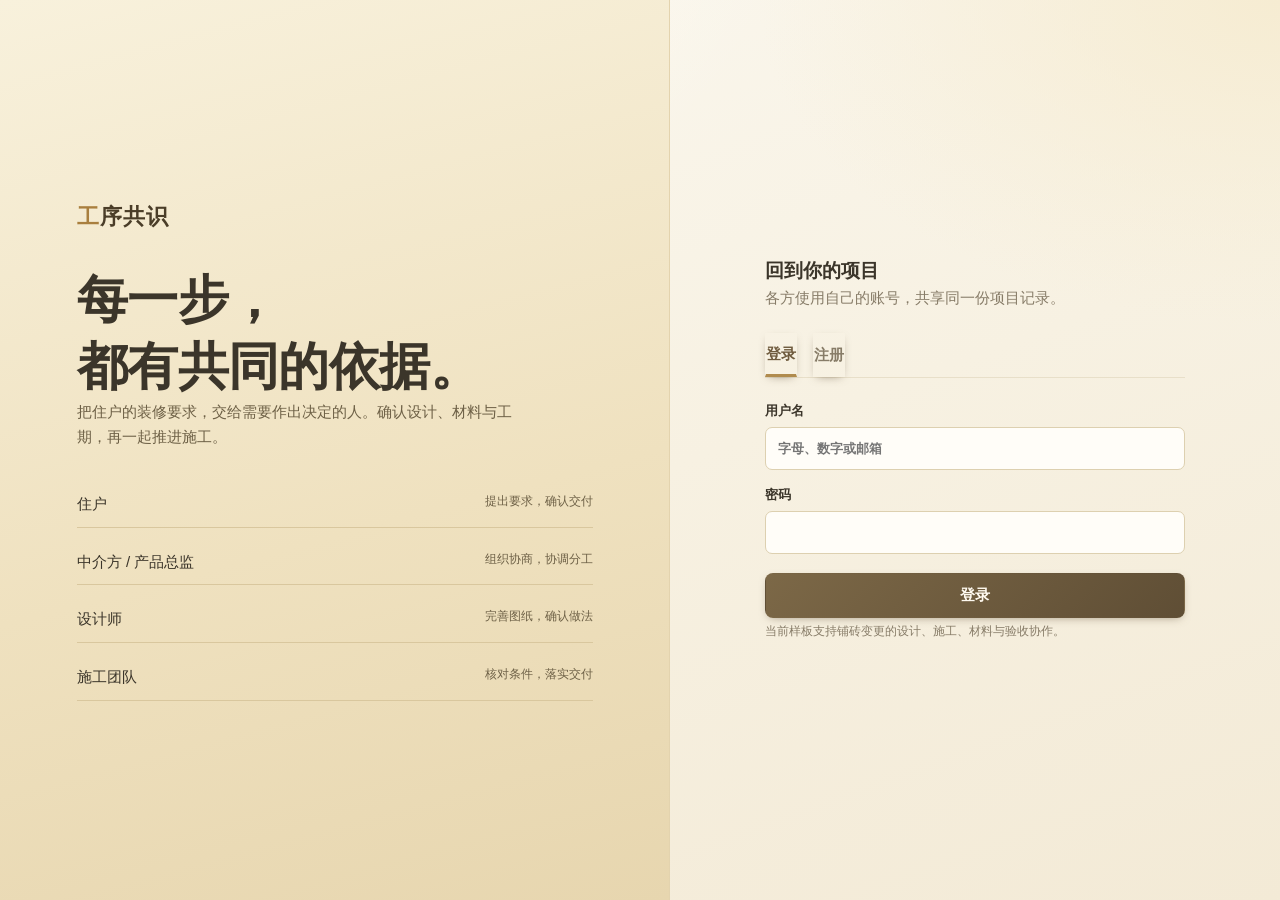
==== static/index.html @ b9c2f275 "Prepare BoHack judging submission and booth demo" ====
<!doctype html>
<html lang="zh-CN">
<head>
  <meta charset="utf-8">
  <meta name="viewport" content="width=device-width,initial-scale=1">
  <meta name="theme-color" content="#153e36">
  <title>工序共识 · 四方家装协作</title>
  <link rel="stylesheet" href="/static/app.css">
  <script src="/static/app.js?v=booth-results-1" defer></script>
</head>
<body>
  <div id="app"><div class="loading">正在连接工序共识…</div></div>
  <div id="toast" role="status" aria-live="polite" hidden></div>
</body>
</html>
---- static/app.css ----
@font-face{font-family:Inter;src:local('Inter');font-display:swap}
:root{--ink:#1d302b;--muted:#66776e;--green:#153e36;--accent:#237656;--line:#dde4dc;--paper:#f5f5ef;--soft:#edf4ec;--orange:#a56324;--red:#a13c32}
*{box-sizing:border-box}body{margin:0;color:var(--ink);background:var(--paper);font:15px/1.65 Inter,'Microsoft YaHei',sans-serif}button,input,select,textarea{font:inherit}button,a,input,select,textarea{outline-offset:4px}button{cursor:pointer;border:1px solid transparent;border-radius:8px;background:var(--green);color:white;padding:9px 17px;font-weight:600}button:hover{filter:brightness(1.1)}button:disabled{cursor:not-allowed;opacity:.45}button.secondary{border-color:var(--line);background:white;color:var(--ink)}button.danger{background:#fff4ef;color:var(--red);border-color:#e8c9bd}button.link{color:var(--accent);background:transparent;padding:4px 0}input,textarea,select{width:100%;border:1px solid #cdd7ce;border-radius:7px;padding:10px 12px;background:white;color:var(--ink);min-width:0}input:focus,textarea:focus,select:focus{border-color:var(--accent);outline:2px solid #d3e8da}textarea{resize:vertical;min-height:100px}input[type=checkbox]{width:auto;accent-color:var(--green)}label{display:flex;flex-direction:column;gap:5px;font-size:13px;font-weight:600}label.check{flex-direction:row;align-items:center;font-weight:400}h1,h2,h3,p{margin:0}h1{font-size:28px;line-height:1.35;letter-spacing:-.6px}h2{font-size:19px;line-height:1.5}h3{font-size:15px}p+p{margin-top:8px}a{color:var(--accent)}small,.muted{color:var(--muted);font-weight:400}small{font-size:12px}.loading{padding:80px;text-align:center}.brand{font-size:22px;font-weight:750;letter-spacing:1px}.tag{display:inline-flex;padding:3px 9px;border-radius:5px;background:var(--soft);color:var(--accent);font-size:12px;white-space:nowrap}.tag.warn{color:var(--orange);background:#fff1dc}.tag.red{color:var(--red);background:#ffefea}.tag.neutral{background:#f0f1ed;color:#63736a}.row{display:flex;align-items:center;gap:12px;flex-wrap:wrap}.between{justify-content:space-between}.stack{display:flex;flex-direction:column;gap:16px}.grid{display:grid;grid-template-columns:repeat(2,minmax(0,1fr));gap:16px}.fields{display:grid;grid-template-columns:repeat(2,minmax(0,1fr));gap:12px}.wide{grid-column:1/-1}.card{background:white;border:1px solid var(--line);border-radius:12px;padding:22px}.card>h2,.card>h3{margin-bottom:12px}.card form{margin-top:12px}.notice{padding:12px 15px;background:var(--soft);border-left:3px solid var(--accent);border-radius:4px;font-size:13px}.notice.warn{background:#fff7e9;border-color:#c98f3e}.notice.error{background:#fff0eb;border-color:var(--red)}.empty{padding:36px 20px;text-align:center;color:var(--muted)}.buttons{display:flex;align-items:center;gap:10px;flex-wrap:wrap;margin-top:14px}form .buttons{grid-column:1/-1}dl{display:grid;grid-template-columns:130px 1fr;gap:9px 16px;margin:0}dt{color:var(--muted);font-size:13px}dd{margin:0;overflow-wrap:anywhere}.source{font-size:18px;line-height:1.7;padding:18px 0}.source small{font-size:12px}.list{margin:10px 0;padding-left:22px;color:#4b5e54}.list li+li{margin-top:6px}
.auth{min-height:100vh;display:grid;grid-template-columns:1.1fr 1fr}.auth-story{background:var(--green);color:white;padding:64px clamp(28px,6vw,100px);display:flex;flex-direction:column;justify-content:center;gap:32px}.auth-story h1{font-size:clamp(32px,4vw,52px);line-height:1.3;font-weight:600}.auth-story p{color:#b7cec0;max-width:450px}.auth-flow{display:grid;gap:12px}.auth-flow div{border-bottom:1px solid #37574a;padding:10px 0;display:flex;justify-content:space-between;gap:20px}.auth-flow small{color:#b7cec0}.auth-main{display:flex;align-items:center;justify-content:center;padding:35px}.auth-box{width:100%;max-width:420px}.auth-tabs{display:flex;gap:16px;border-bottom:1px solid var(--line);margin:22px 0}.auth-tabs button{background:transparent;color:var(--muted);border-radius:0;padding:8px 0}.auth-tabs button.active{color:var(--green);border-bottom:3px solid var(--green)}.auth-box form{display:flex;flex-direction:column;gap:14px}.auth-box form button{margin-top:5px}.auth-box .notice{margin:20px 0}
.shell{display:grid;grid-template-columns:232px minmax(0,1fr);min-height:100vh}.sidebar{background:var(--green);color:white;padding:29px 20px;position:sticky;top:0;height:100vh;display:flex;flex-direction:column;gap:28px}.sidebar small{color:#a8c3b7}.sidebar .brand{padding:0 10px}.nav{display:flex;flex-direction:column;gap:7px}.nav button{text-align:left;background:transparent;color:#bbd2c5;font-size:14px;border-radius:8px}.nav button.active{background:#2c5244;color:white}.sidebar-footer{margin-top:auto;padding:15px 10px;border-top:1px solid #3a5a4c}.sidebar-footer button{margin-top:14px;background:#2c5244}.workspace{min-width:0}.topbar{padding:16px 32px;background:#fff;border-bottom:1px solid var(--line);display:flex;justify-content:space-between;gap:20px;align-items:center}.topbar select{max-width:310px}.content{max-width:1240px;margin:0 auto;padding:28px 32px 50px}.page-head{margin-bottom:23px}.page-head p{margin-top:6px}.stats{display:grid;grid-template-columns:repeat(3,1fr);gap:14px;margin-bottom:22px}.stat{padding:16px 20px;background:white;border:1px solid var(--line);border-radius:10px}.stat strong{display:block;font-size:30px;font-weight:600}.stat small{font-size:13px}.change-grid{display:grid;grid-template-columns:minmax(0,1.55fr) minmax(280px,1fr);gap:20px}.phase{display:flex;flex-wrap:wrap;gap:7px;margin-top:14px}.phase span{font-size:12px;padding:5px 8px;background:#f0f1eb;border-radius:5px}.phase .active{background:#ddeedd;color:#1c5d38;font-weight:700}.table-wrap{overflow:auto}table{border-collapse:collapse;width:100%;font-size:13px}th,td{padding:12px;text-align:left;border-bottom:1px solid var(--line);vertical-align:top}th{color:var(--muted);font-size:12px;background:#f8f9f5}.assignment{padding:14px 0;border-top:1px solid var(--line)}.assignment:first-child{border:0}.assignment .fields{margin-top:8px}.approval{border-top:1px solid var(--line);padding:15px 0}.approval:first-child{border:0}.approval form{display:flex;flex-direction:column;gap:10px}.file-row{display:flex;justify-content:space-between;gap:10px;padding:10px 0;border-bottom:1px solid var(--line)}.file-row a{overflow-wrap:anywhere}.events{display:flex;flex-direction:column;gap:0}.event{padding:15px 0 15px 20px;border-left:2px solid #d7e4d8;position:relative}.event:before{content:'';position:absolute;width:8px;height:8px;background:#9cbaa6;border-radius:50%;left:-5px;top:23px}.event p{font-size:13px;margin-top:4px;white-space:pre-wrap;overflow-wrap:anywhere}.event small{display:block;margin-top:4px}.task{border-left:4px solid #aac5ae}.task.approved{border-left-color:#237656}.task.submitted{border-left-color:#cf9a43}.task .details{margin:12px 0}.revision{border:1px solid var(--line);padding:12px;margin-top:9px;border-radius:8px}summary{cursor:pointer;font-weight:600}.revision p{font-size:13px;margin:7px 0}#toast{position:fixed;bottom:24px;left:50%;transform:translateX(-50%);background:#193e31;color:white;padding:13px 23px;border-radius:8px;max-width:min(800px,92vw);box-shadow:0 5px 24px #0002;z-index:20;white-space:pre-wrap}.copy-value{font-size:13px;margin-top:10px}.toolbar{margin-bottom:16px}.toolbar select{max-width:360px}.reviewers{display:flex;gap:10px;flex-wrap:wrap}.protocol-header{display:none}[hidden]{display:none!important}
@media(max-width:1050px){.change-grid{grid-template-columns:1fr}.shell{grid-template-columns:200px 1fr}.content{padding:24px}.topbar{padding:16px 24px}.auth-story{padding:40px}}
@media(max-width:720px){.auth{display:block}.auth-story{padding:28px}.auth-story h1{font-size:29px}.auth-flow{display:none}.auth-main{padding:28px 20px}.shell{display:block}.sidebar{position:static;height:auto;padding:15px;gap:12px}.sidebar .brand{padding:0}.sidebar-footer{margin:0;padding:8px 0 0;display:flex;align-items:center;justify-content:space-between}.sidebar-footer button{margin:0}.nav{flex-direction:row;overflow:auto;gap:4px}.nav button{white-space:nowrap;padding:7px 10px}.topbar{padding:12px 16px;flex-wrap:wrap}.content{padding:20px 14px}.grid,.fields{grid-template-columns:1fr}.wide{grid-column:auto}.card{padding:17px}.stats{gap:8px}.stat{padding:12px}.stat strong{font-size:24px}h1{font-size:24px}dl{grid-template-columns:100px 1fr}#toast{bottom:12px}}
@media print{body{background:white;font-size:12px}.sidebar,.topbar,.toolbar,.buttons,button,form,#toast{display:none!important}.shell,.change-grid,.grid{display:block}.content{padding:0}.card{break-inside:avoid;margin:8px 0;border:1px solid #aaa;box-shadow:none}.protocol-header{display:block}.source{font-size:15px}}
.evidence-check{margin-top:20px;padding-top:16px;border-top:1px solid var(--line)}.evidence-check .notice{margin:14px 0}.evidence-check p{margin-top:8px}.print-protocol{display:none}
@media print{.content>:not(.print-protocol){display:none!important}.print-protocol{display:block}.print-protocol h2{margin:22px 0 10px;break-after:avoid}.print-protocol p{margin:8px 0;overflow-wrap:anywhere}.print-protocol .event{break-inside:avoid}.print-protocol table{table-layout:fixed}.print-protocol th,.print-protocol td{padding:8px;overflow-wrap:anywhere}.print-protocol .table-wrap{overflow:visible}.print-protocol .events{display:block}}

/* ===== 奶油白 / 浅米黄主题层 ===== */
:root{--ink:#3b352a;--muted:#877c68;--green:#6f5b3e;--accent:#8a6d3f;--line:#e8dfc9;--paper:#fbf8f0;--soft:#f6efdc;--orange:#a9702a;--red:#a4493c;--cream:#fffdf7;--beige:#f3ead3;--beige-deep:#e8d9b7}
body{background:radial-gradient(1100px 620px at 8% -8%,#fffdf6 0%,rgba(255,253,246,0) 62%),radial-gradient(900px 560px at 100% 0%,#f6ecd2 0%,rgba(246,236,210,0) 58%),linear-gradient(160deg,#fbf8f0 0%,#f7f1e2 52%,#f3ead6 100%);background-attachment:fixed;color:var(--ink)}
.sidebar,.auth-story{background:linear-gradient(165deg,#f8f1dc 0%,#efe1bf 58%,#e7d6af 100%);color:var(--ink);border-right:1px solid #e3d3ae}
.sidebar small,.auth-story p,.auth-flow small{color:#6d6046}
.nav button{color:#6a5c42}
.nav button.active{background:linear-gradient(135deg,#fffaf0,#f0e3c4);color:#4a3d28;box-shadow:inset 0 0 0 1px #e2d2ac,0 2px 8px rgba(93,76,48,.08)}
.sidebar-footer{border-top:1px solid #dccba4}
.sidebar-footer button{background:linear-gradient(135deg,#7a6647,#5f4e35);color:#fffaf0}
.auth-flow div{border-bottom:1px solid #d9c79e}
.auth-tabs button.active{color:#6f5b3e;border-bottom-color:#b08b4e}
.topbar{background:linear-gradient(180deg,rgba(255,253,247,.96),rgba(250,245,234,.86));border-bottom:1px solid #e8dfc9}
.card{background:linear-gradient(180deg,#fffdf8 0%,#fffaf1 100%);border:1px solid #eae1cc;border-radius:14px;box-shadow:0 1px 2px rgba(93,76,48,.04),0 12px 30px -20px rgba(93,76,48,.42)}
.card>h2{color:#4f432f}
.stat{background:linear-gradient(150deg,#fffdf7,#f7efdb);border:1px solid #eae0c6;box-shadow:0 8px 20px -16px rgba(93,76,48,.5)}
.stat strong{color:#6f5b3e}
button{background:linear-gradient(135deg,#7c6847,#5f4e35);color:#fffaf0;box-shadow:0 3px 10px -4px rgba(95,78,53,.6)}
button.secondary{background:linear-gradient(180deg,#fffdf7,#f6efdd);color:#5a4c35;border-color:#dfd2b2;box-shadow:none}
button.danger{background:linear-gradient(180deg,#fff6f1,#fbe9e2);color:#a4493c;border-color:#e9cdc2;box-shadow:none}
.tag{background:linear-gradient(135deg,#f3ead1,#ece0bf);color:#6f5b3e}
.tag.warn{background:linear-gradient(135deg,#fbeed3,#f6e0b6);color:#96682a}
.tag.red{background:linear-gradient(135deg,#fbe8e1,#f5d6cd);color:#a4493c}
.tag.neutral{background:linear-gradient(135deg,#f6f1e4,#eee6d2);color:#73664e}
.notice{background:linear-gradient(135deg,#f7f0dc,#f2e7c9);border-left-color:#b08b4e}
.notice.warn{background:linear-gradient(135deg,#fdf3dc,#f8e7bf);border-color:#c9973f}
.notice.error{background:linear-gradient(135deg,#fdf0ea,#f8ded5);border-color:#a4493c}
.phase span{background:#f2ebd9;color:#766a52}
.phase .active{background:linear-gradient(135deg,#e6d5aa,#d8c18c);color:#4a3d28}
th{background:linear-gradient(180deg,#faf4e6,#f5edda);color:#6f6149}
.task{border-left-color:#d9c79e}
.task.approved{border-left-color:#8a6d3f}
.task.submitted{border-left-color:#c9973f}
.event{border-left-color:#e2d5b4}
.event:before{background:#c2a878}
.revision{background:linear-gradient(180deg,#fffdf7,#faf4e6);border-color:#eae0c6}
input,textarea,select{background:#fffdf8;border-color:#ddd0b0}
input:focus,textarea:focus,select:focus{border-color:#b08b4e;outline:2px solid #f0e2bf}
#toast{background:linear-gradient(135deg,#5a4b34,#3f3525);color:#fffaf0;box-shadow:0 10px 30px rgba(63,53,37,.35)}
.source{color:#4a4030}
.list{color:#5f5541}
.file-row{border-bottom-color:#eee5cf}
.brand{color:#4a3d28}
.brand::first-letter{color:#a97f3e}
/* 留痕照片 */
.thumb{width:54px;height:54px;object-fit:cover;border-radius:8px;border:1px solid #e5d8b8;background:#f6efdd;flex:none}
.file-row .with-thumb{display:flex;align-items:center;gap:11px;min-width:0}
.photo-grid{display:grid;grid-template-columns:repeat(auto-fill,minmax(130px,1fr));gap:10px;margin:12px 0 4px}
.photo-card{border:1px solid #e8ddc3;border-radius:10px;overflow:hidden;background:#fffdf7;box-shadow:0 6px 16px -12px rgba(93,76,48,.5)}
.photo-card img{width:100%;height:98px;object-fit:cover;display:block}
.photo-card .cap{padding:7px 9px;font-size:12px;line-height:1.45;color:#5f5541}
.photo-card .cap small{display:block;color:#8a7e68;margin-top:2px}
/* AI 初审统计 */
.evidence-stats{display:grid;grid-template-columns:repeat(4,1fr);gap:10px;margin:14px 0}
.evidence-stats .ebox{padding:12px 8px;text-align:center;border-radius:10px;border:1px solid #e8dcbe;background:linear-gradient(160deg,#fffdf7,#f7efdb)}
.evidence-stats .ebox strong{display:block;font-size:25px;line-height:1.2;font-weight:650;color:#6f5b3e}
.evidence-stats .ebox small{font-size:12px}
.evidence-stats .ebox.ok strong{color:#5f7442}
.evidence-stats .ebox.miss strong{color:#a9702a}
.evidence-stats .ebox.bad strong{color:#a4493c}
.std-row{display:flex;gap:10px;padding:9px 0;border-bottom:1px dashed #e8ddc3;align-items:flex-start}
.std-row:last-child{border-bottom:0}
.std-row .std-main{flex:1;min-width:0}
.std-row .std-main small{display:block;margin-top:3px;color:#8a7e68;line-height:1.5}
.std-badge{font-size:11px;padding:3px 8px;border-radius:6px;white-space:nowrap;background:#f0e7cf;color:#6f5b3e}
.std-badge.compliant{background:#e9eed9;color:#5f7442}
.std-badge.missing{background:#f8e8c9;color:#96682a}
.std-badge.noncompliant{background:#f8ded4;color:#a4493c}
.reco{padding:14px 16px;border-radius:11px;background:linear-gradient(135deg,#f9f1da,#f0e1bb);border:1px solid #e3d0a3;margin-bottom:15px}
.reco h3{color:#5f4e35;margin-bottom:6px}
.reco ul{margin:8px 0 0;padding-left:20px;font-size:13px;line-height:1.7}
.reco .caution{color:#8a6a3a;font-size:12px;line-height:1.65;margin-top:8px}
@media(max-width:720px){.evidence-stats{grid-template-columns:repeat(2,1fr)}.photo-grid{grid-template-columns:repeat(2,1fr)}}
@media print{body{background:#fff}.card,.stat,.sidebar,.auth-story,.topbar,.notice,.tag,.reco,.evidence-stats .ebox,.revision,.photo-card{background:#fff!important;background-image:none!important;box-shadow:none!important;color:#222!important}.sidebar,.topbar{display:none!important}.photo-card img{display:none!important}}

.demo-entry{display:flex;align-items:center;justify-content:space-between;gap:16px;flex-wrap:wrap;margin-bottom:18px}
.demo-entry h2{margin:0 0 5px}
.demo-entry p{max-width:620px}
.demo-login{width:min(640px,calc(100% - 32px));margin:clamp(24px,10vh,110px) auto;padding:clamp(20px,4vw,42px)}
.demo-login h1{margin:12px 0 6px}
.demo-role-grid{display:grid;grid-template-columns:repeat(2,minmax(0,1fr));gap:10px;margin:18px 0}
.demo-role-grid button{display:grid;gap:3px;text-align:left;white-space:normal}
.demo-role-grid small{display:block}
.demo-switch{margin:8px 0}
.demo-switch .demo-role-grid{grid-template-columns:1fr;margin:8px 0}
.demo-switch .demo-role-grid button{padding:6px 10px}
.demo-switch .demo-role-grid small{display:none}
@media(max-width:720px){.demo-switch .demo-role-grid{grid-template-columns:repeat(2,minmax(0,1fr))}}
.task-photo-form{background:var(--soft);border:1px solid var(--line);border-radius:8px;padding:14px}
.task-photo-form h3{margin:0}
.photo-evaluation{border:1px solid var(--line);border-radius:8px;margin:12px 0;padding:12px;overflow-wrap:anywhere}
.photo-evaluation>a>img{display:block;max-width:100%;width:200px;max-height:148px;object-fit:contain;border-radius:6px;margin-bottom:8px}
.photo-checks{padding:0;list-style:none;margin:8px 0}
.photo-checks li{border-top:1px solid var(--line);padding:8px 0}
.photo-checks small{display:block}
.photo-review-queue{margin-bottom:16px}
.review-queue-group{margin-top:14px;border-top:1px solid var(--line);padding-top:12px}
.review-queue-item{padding:10px 0;overflow-wrap:anywhere}
.review-queue-item ul{margin:4px 0;padding-left:20px}
.review-queue-item small{display:block}
[id^="review-task-"]{scroll-margin-top:16px}
.schedule-table{overflow-x:auto}
.schedule-table table{min-width:720px}
.schedule-table td{vertical-align:top}
.schedule-table td:first-child{min-width:145px}
.schedule-table input[type=date]{min-width:132px}
.schedule-table input[type=number]{min-width:64px}
.schedule-table input[name^=crew-]{min-width:95px}
.schedule-table .check{display:flex;min-width:150px}
.schedule-comparison{scroll-margin-top:16px}
.demo-brief h3{margin-top:8px}
.demo-brief blockquote{margin:6px 0 10px;padding:6px 12px;border-left:3px solid var(--line)}
.demo-brief article p{margin-bottom:8px}
.contractor-home>button,.contractor-home .buttons>button{min-height:44px}
.contractor-home summary{padding:8px 0}
@media(max-width:720px){.contractor-home button{min-height:44px}.contractor-home p{font-size:15px}}
.demo-guide{margin-bottom:16px;padding:clamp(16px,3vw,28px)}
.demo-guide h2{margin:12px 0 6px}
.demo-guide .buttons button{min-height:46px}
.guide-details{margin-bottom:16px}
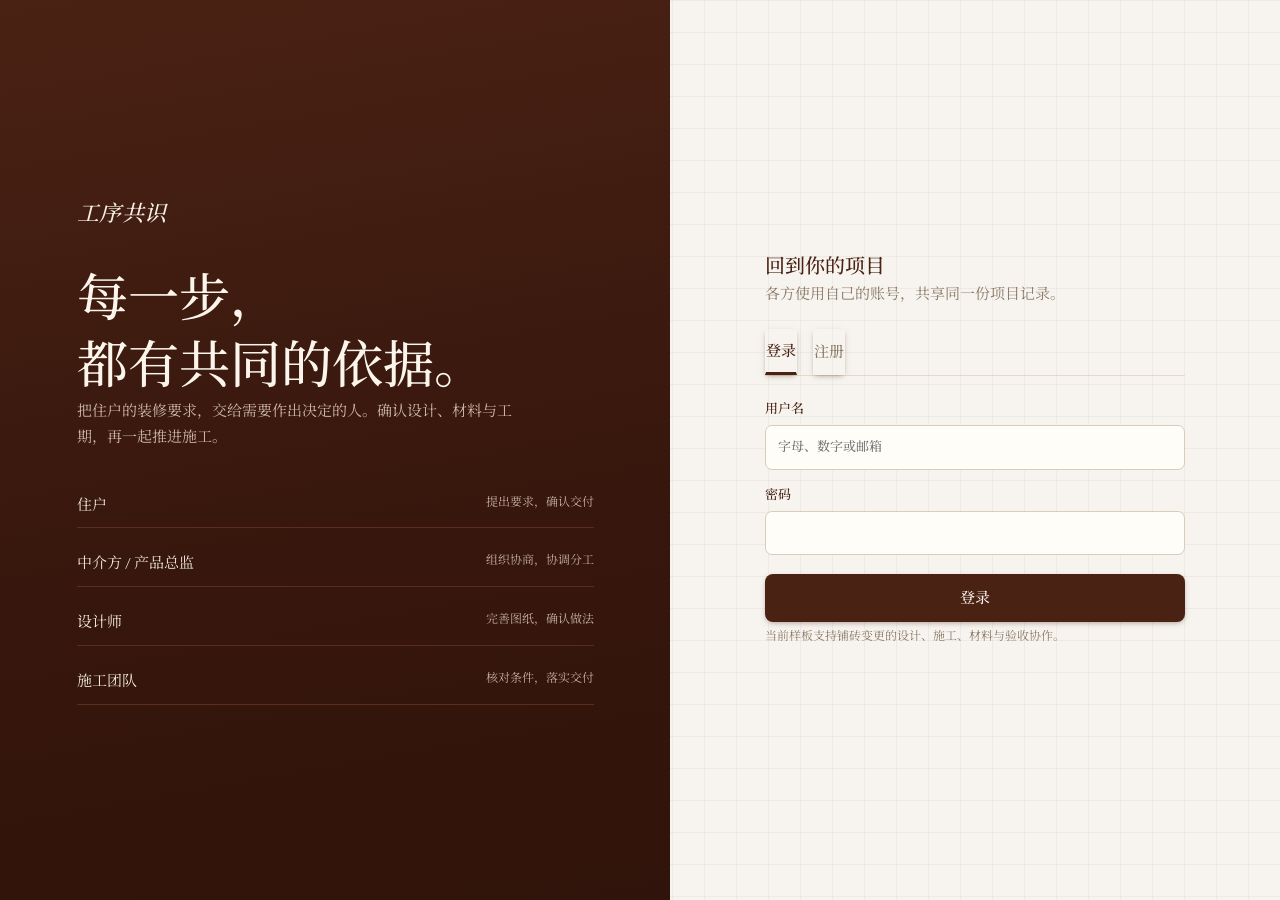
==== commit 216865e3: "UI(1/2): 引入 EB Garamond/Noto Serif SC 字体并套用 Lusano 暖棕主题（奶油底/细网格/深棕反色/大留白/Hero 样式）" ====
--- a/static/index.html
+++ b/static/index.html
@@ -1,15 +1,18 @@
-<!doctype html>
-<html lang="zh-CN">
-<head>
-  <meta charset="utf-8">
-  <meta name="viewport" content="width=device-width,initial-scale=1">
-  <meta name="theme-color" content="#153e36">
-  <title>工序共识 · 四方家装协作</title>
-  <link rel="stylesheet" href="/static/app.css">
-  <script src="/static/app.js?v=booth-results-1" defer></script>
-</head>
-<body>
-  <div id="app"><div class="loading">正在连接工序共识…</div></div>
-  <div id="toast" role="status" aria-live="polite" hidden></div>
-</body>
-</html>
+<!doctype html>
+<html lang="zh-CN">
+<head>
+  <meta charset="utf-8">
+  <meta name="viewport" content="width=device-width,initial-scale=1">
+  <meta name="theme-color" content="#4a2214">
+  <title>工序共识 · 四方家装协作</title>
+  <link rel="preconnect" href="https://fonts.googleapis.com">
+  <link rel="preconnect" href="https://fonts.gstatic.com" crossorigin>
+  <link rel="stylesheet" href="https://fonts.googleapis.com/css2?family=EB+Garamond:ital,wght@0,400;0,500;0,600;1,400;1,500;1,600&family=Noto+Serif+SC:wght@400;500;600;700&display=swap">
+  <link rel="stylesheet" href="/static/app.css?v=lusano-brown-1">
+  <script src="/static/app.js?v=lusano-hero-1" defer></script>
+</head>
+<body>
+  <div id="app"><div class="loading">正在连接工序共识…</div></div>
+  <div id="toast" role="status" aria-live="polite" hidden></div>
+</body>
+</html>
--- a/static/app.css
+++ b/static/app.css
@@ -1,130 +1,304 @@
-@font-face{font-family:Inter;src:local('Inter');font-display:swap}
-:root{--ink:#1d302b;--muted:#66776e;--green:#153e36;--accent:#237656;--line:#dde4dc;--paper:#f5f5ef;--soft:#edf4ec;--orange:#a56324;--red:#a13c32}
-*{box-sizing:border-box}body{margin:0;color:var(--ink);background:var(--paper);font:15px/1.65 Inter,'Microsoft YaHei',sans-serif}button,input,select,textarea{font:inherit}button,a,input,select,textarea{outline-offset:4px}button{cursor:pointer;border:1px solid transparent;border-radius:8px;background:var(--green);color:white;padding:9px 17px;font-weight:600}button:hover{filter:brightness(1.1)}button:disabled{cursor:not-allowed;opacity:.45}button.secondary{border-color:var(--line);background:white;color:var(--ink)}button.danger{background:#fff4ef;color:var(--red);border-color:#e8c9bd}button.link{color:var(--accent);background:transparent;padding:4px 0}input,textarea,select{width:100%;border:1px solid #cdd7ce;border-radius:7px;padding:10px 12px;background:white;color:var(--ink);min-width:0}input:focus,textarea:focus,select:focus{border-color:var(--accent);outline:2px solid #d3e8da}textarea{resize:vertical;min-height:100px}input[type=checkbox]{width:auto;accent-color:var(--green)}label{display:flex;flex-direction:column;gap:5px;font-size:13px;font-weight:600}label.check{flex-direction:row;align-items:center;font-weight:400}h1,h2,h3,p{margin:0}h1{font-size:28px;line-height:1.35;letter-spacing:-.6px}h2{font-size:19px;line-height:1.5}h3{font-size:15px}p+p{margin-top:8px}a{color:var(--accent)}small,.muted{color:var(--muted);font-weight:400}small{font-size:12px}.loading{padding:80px;text-align:center}.brand{font-size:22px;font-weight:750;letter-spacing:1px}.tag{display:inline-flex;padding:3px 9px;border-radius:5px;background:var(--soft);color:var(--accent);font-size:12px;white-space:nowrap}.tag.warn{color:var(--orange);background:#fff1dc}.tag.red{color:var(--red);background:#ffefea}.tag.neutral{background:#f0f1ed;color:#63736a}.row{display:flex;align-items:center;gap:12px;flex-wrap:wrap}.between{justify-content:space-between}.stack{display:flex;flex-direction:column;gap:16px}.grid{display:grid;grid-template-columns:repeat(2,minmax(0,1fr));gap:16px}.fields{display:grid;grid-template-columns:repeat(2,minmax(0,1fr));gap:12px}.wide{grid-column:1/-1}.card{background:white;border:1px solid var(--line);border-radius:12px;padding:22px}.card>h2,.card>h3{margin-bottom:12px}.card form{margin-top:12px}.notice{padding:12px 15px;background:var(--soft);border-left:3px solid var(--accent);border-radius:4px;font-size:13px}.notice.warn{background:#fff7e9;border-color:#c98f3e}.notice.error{background:#fff0eb;border-color:var(--red)}.empty{padding:36px 20px;text-align:center;color:var(--muted)}.buttons{display:flex;align-items:center;gap:10px;flex-wrap:wrap;margin-top:14px}form .buttons{grid-column:1/-1}dl{display:grid;grid-template-columns:130px 1fr;gap:9px 16px;margin:0}dt{color:var(--muted);font-size:13px}dd{margin:0;overflow-wrap:anywhere}.source{font-size:18px;line-height:1.7;padding:18px 0}.source small{font-size:12px}.list{margin:10px 0;padding-left:22px;color:#4b5e54}.list li+li{margin-top:6px}
-.auth{min-height:100vh;display:grid;grid-template-columns:1.1fr 1fr}.auth-story{background:var(--green);color:white;padding:64px clamp(28px,6vw,100px);display:flex;flex-direction:column;justify-content:center;gap:32px}.auth-story h1{font-size:clamp(32px,4vw,52px);line-height:1.3;font-weight:600}.auth-story p{color:#b7cec0;max-width:450px}.auth-flow{display:grid;gap:12px}.auth-flow div{border-bottom:1px solid #37574a;padding:10px 0;display:flex;justify-content:space-between;gap:20px}.auth-flow small{color:#b7cec0}.auth-main{display:flex;align-items:center;justify-content:center;padding:35px}.auth-box{width:100%;max-width:420px}.auth-tabs{display:flex;gap:16px;border-bottom:1px solid var(--line);margin:22px 0}.auth-tabs button{background:transparent;color:var(--muted);border-radius:0;padding:8px 0}.auth-tabs button.active{color:var(--green);border-bottom:3px solid var(--green)}.auth-box form{display:flex;flex-direction:column;gap:14px}.auth-box form button{margin-top:5px}.auth-box .notice{margin:20px 0}
-.shell{display:grid;grid-template-columns:232px minmax(0,1fr);min-height:100vh}.sidebar{background:var(--green);color:white;padding:29px 20px;position:sticky;top:0;height:100vh;display:flex;flex-direction:column;gap:28px}.sidebar small{color:#a8c3b7}.sidebar .brand{padding:0 10px}.nav{display:flex;flex-direction:column;gap:7px}.nav button{text-align:left;background:transparent;color:#bbd2c5;font-size:14px;border-radius:8px}.nav button.active{background:#2c5244;color:white}.sidebar-footer{margin-top:auto;padding:15px 10px;border-top:1px solid #3a5a4c}.sidebar-footer button{margin-top:14px;background:#2c5244}.workspace{min-width:0}.topbar{padding:16px 32px;background:#fff;border-bottom:1px solid var(--line);display:flex;justify-content:space-between;gap:20px;align-items:center}.topbar select{max-width:310px}.content{max-width:1240px;margin:0 auto;padding:28px 32px 50px}.page-head{margin-bottom:23px}.page-head p{margin-top:6px}.stats{display:grid;grid-template-columns:repeat(3,1fr);gap:14px;margin-bottom:22px}.stat{padding:16px 20px;background:white;border:1px solid var(--line);border-radius:10px}.stat strong{display:block;font-size:30px;font-weight:600}.stat small{font-size:13px}.change-grid{display:grid;grid-template-columns:minmax(0,1.55fr) minmax(280px,1fr);gap:20px}.phase{display:flex;flex-wrap:wrap;gap:7px;margin-top:14px}.phase span{font-size:12px;padding:5px 8px;background:#f0f1eb;border-radius:5px}.phase .active{background:#ddeedd;color:#1c5d38;font-weight:700}.table-wrap{overflow:auto}table{border-collapse:collapse;width:100%;font-size:13px}th,td{padding:12px;text-align:left;border-bottom:1px solid var(--line);vertical-align:top}th{color:var(--muted);font-size:12px;background:#f8f9f5}.assignment{padding:14px 0;border-top:1px solid var(--line)}.assignment:first-child{border:0}.assignment .fields{margin-top:8px}.approval{border-top:1px solid var(--line);padding:15px 0}.approval:first-child{border:0}.approval form{display:flex;flex-direction:column;gap:10px}.file-row{display:flex;justify-content:space-between;gap:10px;padding:10px 0;border-bottom:1px solid var(--line)}.file-row a{overflow-wrap:anywhere}.events{display:flex;flex-direction:column;gap:0}.event{padding:15px 0 15px 20px;border-left:2px solid #d7e4d8;position:relative}.event:before{content:'';position:absolute;width:8px;height:8px;background:#9cbaa6;border-radius:50%;left:-5px;top:23px}.event p{font-size:13px;margin-top:4px;white-space:pre-wrap;overflow-wrap:anywhere}.event small{display:block;margin-top:4px}.task{border-left:4px solid #aac5ae}.task.approved{border-left-color:#237656}.task.submitted{border-left-color:#cf9a43}.task .details{margin:12px 0}.revision{border:1px solid var(--line);padding:12px;margin-top:9px;border-radius:8px}summary{cursor:pointer;font-weight:600}.revision p{font-size:13px;margin:7px 0}#toast{position:fixed;bottom:24px;left:50%;transform:translateX(-50%);background:#193e31;color:white;padding:13px 23px;border-radius:8px;max-width:min(800px,92vw);box-shadow:0 5px 24px #0002;z-index:20;white-space:pre-wrap}.copy-value{font-size:13px;margin-top:10px}.toolbar{margin-bottom:16px}.toolbar select{max-width:360px}.reviewers{display:flex;gap:10px;flex-wrap:wrap}.protocol-header{display:none}[hidden]{display:none!important}
-@media(max-width:1050px){.change-grid{grid-template-columns:1fr}.shell{grid-template-columns:200px 1fr}.content{padding:24px}.topbar{padding:16px 24px}.auth-story{padding:40px}}
-@media(max-width:720px){.auth{display:block}.auth-story{padding:28px}.auth-story h1{font-size:29px}.auth-flow{display:none}.auth-main{padding:28px 20px}.shell{display:block}.sidebar{position:static;height:auto;padding:15px;gap:12px}.sidebar .brand{padding:0}.sidebar-footer{margin:0;padding:8px 0 0;display:flex;align-items:center;justify-content:space-between}.sidebar-footer button{margin:0}.nav{flex-direction:row;overflow:auto;gap:4px}.nav button{white-space:nowrap;padding:7px 10px}.topbar{padding:12px 16px;flex-wrap:wrap}.content{padding:20px 14px}.grid,.fields{grid-template-columns:1fr}.wide{grid-column:auto}.card{padding:17px}.stats{gap:8px}.stat{padding:12px}.stat strong{font-size:24px}h1{font-size:24px}dl{grid-template-columns:100px 1fr}#toast{bottom:12px}}
-@media print{body{background:white;font-size:12px}.sidebar,.topbar,.toolbar,.buttons,button,form,#toast{display:none!important}.shell,.change-grid,.grid{display:block}.content{padding:0}.card{break-inside:avoid;margin:8px 0;border:1px solid #aaa;box-shadow:none}.protocol-header{display:block}.source{font-size:15px}}
-.evidence-check{margin-top:20px;padding-top:16px;border-top:1px solid var(--line)}.evidence-check .notice{margin:14px 0}.evidence-check p{margin-top:8px}.print-protocol{display:none}
-@media print{.content>:not(.print-protocol){display:none!important}.print-protocol{display:block}.print-protocol h2{margin:22px 0 10px;break-after:avoid}.print-protocol p{margin:8px 0;overflow-wrap:anywhere}.print-protocol .event{break-inside:avoid}.print-protocol table{table-layout:fixed}.print-protocol th,.print-protocol td{padding:8px;overflow-wrap:anywhere}.print-protocol .table-wrap{overflow:visible}.print-protocol .events{display:block}}
-
-/* ===== 奶油白 / 浅米黄主题层 ===== */
-:root{--ink:#3b352a;--muted:#877c68;--green:#6f5b3e;--accent:#8a6d3f;--line:#e8dfc9;--paper:#fbf8f0;--soft:#f6efdc;--orange:#a9702a;--red:#a4493c;--cream:#fffdf7;--beige:#f3ead3;--beige-deep:#e8d9b7}
-body{background:radial-gradient(1100px 620px at 8% -8%,#fffdf6 0%,rgba(255,253,246,0) 62%),radial-gradient(900px 560px at 100% 0%,#f6ecd2 0%,rgba(246,236,210,0) 58%),linear-gradient(160deg,#fbf8f0 0%,#f7f1e2 52%,#f3ead6 100%);background-attachment:fixed;color:var(--ink)}
-.sidebar,.auth-story{background:linear-gradient(165deg,#f8f1dc 0%,#efe1bf 58%,#e7d6af 100%);color:var(--ink);border-right:1px solid #e3d3ae}
-.sidebar small,.auth-story p,.auth-flow small{color:#6d6046}
-.nav button{color:#6a5c42}
-.nav button.active{background:linear-gradient(135deg,#fffaf0,#f0e3c4);color:#4a3d28;box-shadow:inset 0 0 0 1px #e2d2ac,0 2px 8px rgba(93,76,48,.08)}
-.sidebar-footer{border-top:1px solid #dccba4}
-.sidebar-footer button{background:linear-gradient(135deg,#7a6647,#5f4e35);color:#fffaf0}
-.auth-flow div{border-bottom:1px solid #d9c79e}
-.auth-tabs button.active{color:#6f5b3e;border-bottom-color:#b08b4e}
-.topbar{background:linear-gradient(180deg,rgba(255,253,247,.96),rgba(250,245,234,.86));border-bottom:1px solid #e8dfc9}
-.card{background:linear-gradient(180deg,#fffdf8 0%,#fffaf1 100%);border:1px solid #eae1cc;border-radius:14px;box-shadow:0 1px 2px rgba(93,76,48,.04),0 12px 30px -20px rgba(93,76,48,.42)}
-.card>h2{color:#4f432f}
-.stat{background:linear-gradient(150deg,#fffdf7,#f7efdb);border:1px solid #eae0c6;box-shadow:0 8px 20px -16px rgba(93,76,48,.5)}
-.stat strong{color:#6f5b3e}
-button{background:linear-gradient(135deg,#7c6847,#5f4e35);color:#fffaf0;box-shadow:0 3px 10px -4px rgba(95,78,53,.6)}
-button.secondary{background:linear-gradient(180deg,#fffdf7,#f6efdd);color:#5a4c35;border-color:#dfd2b2;box-shadow:none}
-button.danger{background:linear-gradient(180deg,#fff6f1,#fbe9e2);color:#a4493c;border-color:#e9cdc2;box-shadow:none}
-.tag{background:linear-gradient(135deg,#f3ead1,#ece0bf);color:#6f5b3e}
-.tag.warn{background:linear-gradient(135deg,#fbeed3,#f6e0b6);color:#96682a}
-.tag.red{background:linear-gradient(135deg,#fbe8e1,#f5d6cd);color:#a4493c}
-.tag.neutral{background:linear-gradient(135deg,#f6f1e4,#eee6d2);color:#73664e}
-.notice{background:linear-gradient(135deg,#f7f0dc,#f2e7c9);border-left-color:#b08b4e}
-.notice.warn{background:linear-gradient(135deg,#fdf3dc,#f8e7bf);border-color:#c9973f}
-.notice.error{background:linear-gradient(135deg,#fdf0ea,#f8ded5);border-color:#a4493c}
-.phase span{background:#f2ebd9;color:#766a52}
-.phase .active{background:linear-gradient(135deg,#e6d5aa,#d8c18c);color:#4a3d28}
-th{background:linear-gradient(180deg,#faf4e6,#f5edda);color:#6f6149}
-.task{border-left-color:#d9c79e}
-.task.approved{border-left-color:#8a6d3f}
-.task.submitted{border-left-color:#c9973f}
-.event{border-left-color:#e2d5b4}
-.event:before{background:#c2a878}
-.revision{background:linear-gradient(180deg,#fffdf7,#faf4e6);border-color:#eae0c6}
-input,textarea,select{background:#fffdf8;border-color:#ddd0b0}
-input:focus,textarea:focus,select:focus{border-color:#b08b4e;outline:2px solid #f0e2bf}
-#toast{background:linear-gradient(135deg,#5a4b34,#3f3525);color:#fffaf0;box-shadow:0 10px 30px rgba(63,53,37,.35)}
-.source{color:#4a4030}
-.list{color:#5f5541}
-.file-row{border-bottom-color:#eee5cf}
-.brand{color:#4a3d28}
-.brand::first-letter{color:#a97f3e}
-/* 留痕照片 */
-.thumb{width:54px;height:54px;object-fit:cover;border-radius:8px;border:1px solid #e5d8b8;background:#f6efdd;flex:none}
-.file-row .with-thumb{display:flex;align-items:center;gap:11px;min-width:0}
-.photo-grid{display:grid;grid-template-columns:repeat(auto-fill,minmax(130px,1fr));gap:10px;margin:12px 0 4px}
-.photo-card{border:1px solid #e8ddc3;border-radius:10px;overflow:hidden;background:#fffdf7;box-shadow:0 6px 16px -12px rgba(93,76,48,.5)}
-.photo-card img{width:100%;height:98px;object-fit:cover;display:block}
-.photo-card .cap{padding:7px 9px;font-size:12px;line-height:1.45;color:#5f5541}
-.photo-card .cap small{display:block;color:#8a7e68;margin-top:2px}
-/* AI 初审统计 */
-.evidence-stats{display:grid;grid-template-columns:repeat(4,1fr);gap:10px;margin:14px 0}
-.evidence-stats .ebox{padding:12px 8px;text-align:center;border-radius:10px;border:1px solid #e8dcbe;background:linear-gradient(160deg,#fffdf7,#f7efdb)}
-.evidence-stats .ebox strong{display:block;font-size:25px;line-height:1.2;font-weight:650;color:#6f5b3e}
-.evidence-stats .ebox small{font-size:12px}
-.evidence-stats .ebox.ok strong{color:#5f7442}
-.evidence-stats .ebox.miss strong{color:#a9702a}
-.evidence-stats .ebox.bad strong{color:#a4493c}
-.std-row{display:flex;gap:10px;padding:9px 0;border-bottom:1px dashed #e8ddc3;align-items:flex-start}
-.std-row:last-child{border-bottom:0}
-.std-row .std-main{flex:1;min-width:0}
-.std-row .std-main small{display:block;margin-top:3px;color:#8a7e68;line-height:1.5}
-.std-badge{font-size:11px;padding:3px 8px;border-radius:6px;white-space:nowrap;background:#f0e7cf;color:#6f5b3e}
-.std-badge.compliant{background:#e9eed9;color:#5f7442}
-.std-badge.missing{background:#f8e8c9;color:#96682a}
-.std-badge.noncompliant{background:#f8ded4;color:#a4493c}
-.reco{padding:14px 16px;border-radius:11px;background:linear-gradient(135deg,#f9f1da,#f0e1bb);border:1px solid #e3d0a3;margin-bottom:15px}
-.reco h3{color:#5f4e35;margin-bottom:6px}
-.reco ul{margin:8px 0 0;padding-left:20px;font-size:13px;line-height:1.7}
-.reco .caution{color:#8a6a3a;font-size:12px;line-height:1.65;margin-top:8px}
-@media(max-width:720px){.evidence-stats{grid-template-columns:repeat(2,1fr)}.photo-grid{grid-template-columns:repeat(2,1fr)}}
-@media print{body{background:#fff}.card,.stat,.sidebar,.auth-story,.topbar,.notice,.tag,.reco,.evidence-stats .ebox,.revision,.photo-card{background:#fff!important;background-image:none!important;box-shadow:none!important;color:#222!important}.sidebar,.topbar{display:none!important}.photo-card img{display:none!important}}
-
-.demo-entry{display:flex;align-items:center;justify-content:space-between;gap:16px;flex-wrap:wrap;margin-bottom:18px}
-.demo-entry h2{margin:0 0 5px}
-.demo-entry p{max-width:620px}
-.demo-login{width:min(640px,calc(100% - 32px));margin:clamp(24px,10vh,110px) auto;padding:clamp(20px,4vw,42px)}
-.demo-login h1{margin:12px 0 6px}
-.demo-role-grid{display:grid;grid-template-columns:repeat(2,minmax(0,1fr));gap:10px;margin:18px 0}
-.demo-role-grid button{display:grid;gap:3px;text-align:left;white-space:normal}
-.demo-role-grid small{display:block}
-.demo-switch{margin:8px 0}
-.demo-switch .demo-role-grid{grid-template-columns:1fr;margin:8px 0}
-.demo-switch .demo-role-grid button{padding:6px 10px}
-.demo-switch .demo-role-grid small{display:none}
-@media(max-width:720px){.demo-switch .demo-role-grid{grid-template-columns:repeat(2,minmax(0,1fr))}}
-.task-photo-form{background:var(--soft);border:1px solid var(--line);border-radius:8px;padding:14px}
-.task-photo-form h3{margin:0}
-.photo-evaluation{border:1px solid var(--line);border-radius:8px;margin:12px 0;padding:12px;overflow-wrap:anywhere}
-.photo-evaluation>a>img{display:block;max-width:100%;width:200px;max-height:148px;object-fit:contain;border-radius:6px;margin-bottom:8px}
-.photo-checks{padding:0;list-style:none;margin:8px 0}
-.photo-checks li{border-top:1px solid var(--line);padding:8px 0}
-.photo-checks small{display:block}
-.photo-review-queue{margin-bottom:16px}
-.review-queue-group{margin-top:14px;border-top:1px solid var(--line);padding-top:12px}
-.review-queue-item{padding:10px 0;overflow-wrap:anywhere}
-.review-queue-item ul{margin:4px 0;padding-left:20px}
-.review-queue-item small{display:block}
-[id^="review-task-"]{scroll-margin-top:16px}
-.schedule-table{overflow-x:auto}
-.schedule-table table{min-width:720px}
-.schedule-table td{vertical-align:top}
-.schedule-table td:first-child{min-width:145px}
-.schedule-table input[type=date]{min-width:132px}
-.schedule-table input[type=number]{min-width:64px}
-.schedule-table input[name^=crew-]{min-width:95px}
-.schedule-table .check{display:flex;min-width:150px}
-.schedule-comparison{scroll-margin-top:16px}
-.demo-brief h3{margin-top:8px}
-.demo-brief blockquote{margin:6px 0 10px;padding:6px 12px;border-left:3px solid var(--line)}
-.demo-brief article p{margin-bottom:8px}
-.contractor-home>button,.contractor-home .buttons>button{min-height:44px}
-.contractor-home summary{padding:8px 0}
-@media(max-width:720px){.contractor-home button{min-height:44px}.contractor-home p{font-size:15px}}
-.demo-guide{margin-bottom:16px;padding:clamp(16px,3vw,28px)}
-.demo-guide h2{margin:12px 0 6px}
-.demo-guide .buttons button{min-height:46px}
-.guide-details{margin-bottom:16px}
+@font-face{font-family:Inter;src:local('Inter');font-display:swap}
+:root{--ink:#1d302b;--muted:#66776e;--green:#153e36;--accent:#237656;--line:#dde4dc;--paper:#f5f5ef;--soft:#edf4ec;--orange:#a56324;--red:#a13c32}
+*{box-sizing:border-box}body{margin:0;color:var(--ink);background:var(--paper);font:15px/1.65 Inter,'Microsoft YaHei',sans-serif}button,input,select,textarea{font:inherit}button,a,input,select,textarea{outline-offset:4px}button{cursor:pointer;border:1px solid transparent;border-radius:8px;background:var(--green);color:white;padding:9px 17px;font-weight:600}button:hover{filter:brightness(1.1)}button:disabled{cursor:not-allowed;opacity:.45}button.secondary{border-color:var(--line);background:white;color:var(--ink)}button.danger{background:#fff4ef;color:var(--red);border-color:#e8c9bd}button.link{color:var(--accent);background:transparent;padding:4px 0}input,textarea,select{width:100%;border:1px solid #cdd7ce;border-radius:7px;padding:10px 12px;background:white;color:var(--ink);min-width:0}input:focus,textarea:focus,select:focus{border-color:var(--accent);outline:2px solid #d3e8da}textarea{resize:vertical;min-height:100px}input[type=checkbox]{width:auto;accent-color:var(--green)}label{display:flex;flex-direction:column;gap:5px;font-size:13px;font-weight:600}label.check{flex-direction:row;align-items:center;font-weight:400}h1,h2,h3,p{margin:0}h1{font-size:28px;line-height:1.35;letter-spacing:-.6px}h2{font-size:19px;line-height:1.5}h3{font-size:15px}p+p{margin-top:8px}a{color:var(--accent)}small,.muted{color:var(--muted);font-weight:400}small{font-size:12px}.loading{padding:80px;text-align:center}.brand{font-size:22px;font-weight:750;letter-spacing:1px}.tag{display:inline-flex;padding:3px 9px;border-radius:5px;background:var(--soft);color:var(--accent);font-size:12px;white-space:nowrap}.tag.warn{color:var(--orange);background:#fff1dc}.tag.red{color:var(--red);background:#ffefea}.tag.neutral{background:#f0f1ed;color:#63736a}.row{display:flex;align-items:center;gap:12px;flex-wrap:wrap}.between{justify-content:space-between}.stack{display:flex;flex-direction:column;gap:16px}.grid{display:grid;grid-template-columns:repeat(2,minmax(0,1fr));gap:16px}.fields{display:grid;grid-template-columns:repeat(2,minmax(0,1fr));gap:12px}.wide{grid-column:1/-1}.card{background:white;border:1px solid var(--line);border-radius:12px;padding:22px}.card>h2,.card>h3{margin-bottom:12px}.card form{margin-top:12px}.notice{padding:12px 15px;background:var(--soft);border-left:3px solid var(--accent);border-radius:4px;font-size:13px}.notice.warn{background:#fff7e9;border-color:#c98f3e}.notice.error{background:#fff0eb;border-color:var(--red)}.empty{padding:36px 20px;text-align:center;color:var(--muted)}.buttons{display:flex;align-items:center;gap:10px;flex-wrap:wrap;margin-top:14px}form .buttons{grid-column:1/-1}dl{display:grid;grid-template-columns:130px 1fr;gap:9px 16px;margin:0}dt{color:var(--muted);font-size:13px}dd{margin:0;overflow-wrap:anywhere}.source{font-size:18px;line-height:1.7;padding:18px 0}.source small{font-size:12px}.list{margin:10px 0;padding-left:22px;color:#4b5e54}.list li+li{margin-top:6px}
+.auth{min-height:100vh;display:grid;grid-template-columns:1.1fr 1fr}.auth-story{background:var(--green);color:white;padding:64px clamp(28px,6vw,100px);display:flex;flex-direction:column;justify-content:center;gap:32px}.auth-story h1{font-size:clamp(32px,4vw,52px);line-height:1.3;font-weight:600}.auth-story p{color:#b7cec0;max-width:450px}.auth-flow{display:grid;gap:12px}.auth-flow div{border-bottom:1px solid #37574a;padding:10px 0;display:flex;justify-content:space-between;gap:20px}.auth-flow small{color:#b7cec0}.auth-main{display:flex;align-items:center;justify-content:center;padding:35px}.auth-box{width:100%;max-width:420px}.auth-tabs{display:flex;gap:16px;border-bottom:1px solid var(--line);margin:22px 0}.auth-tabs button{background:transparent;color:var(--muted);border-radius:0;padding:8px 0}.auth-tabs button.active{color:var(--green);border-bottom:3px solid var(--green)}.auth-box form{display:flex;flex-direction:column;gap:14px}.auth-box form button{margin-top:5px}.auth-box .notice{margin:20px 0}
+.shell{display:grid;grid-template-columns:232px minmax(0,1fr);min-height:100vh}.sidebar{background:var(--green);color:white;padding:29px 20px;position:sticky;top:0;height:100vh;display:flex;flex-direction:column;gap:28px}.sidebar small{color:#a8c3b7}.sidebar .brand{padding:0 10px}.nav{display:flex;flex-direction:column;gap:7px}.nav button{text-align:left;background:transparent;color:#bbd2c5;font-size:14px;border-radius:8px}.nav button.active{background:#2c5244;color:white}.sidebar-footer{margin-top:auto;padding:15px 10px;border-top:1px solid #3a5a4c}.sidebar-footer button{margin-top:14px;background:#2c5244}.workspace{min-width:0}.topbar{padding:16px 32px;background:#fff;border-bottom:1px solid var(--line);display:flex;justify-content:space-between;gap:20px;align-items:center}.topbar select{max-width:310px}.content{max-width:1240px;margin:0 auto;padding:28px 32px 50px}.page-head{margin-bottom:23px}.page-head p{margin-top:6px}.stats{display:grid;grid-template-columns:repeat(3,1fr);gap:14px;margin-bottom:22px}.stat{padding:16px 20px;background:white;border:1px solid var(--line);border-radius:10px}.stat strong{display:block;font-size:30px;font-weight:600}.stat small{font-size:13px}.change-grid{display:grid;grid-template-columns:minmax(0,1.55fr) minmax(280px,1fr);gap:20px}.phase{display:flex;flex-wrap:wrap;gap:7px;margin-top:14px}.phase span{font-size:12px;padding:5px 8px;background:#f0f1eb;border-radius:5px}.phase .active{background:#ddeedd;color:#1c5d38;font-weight:700}.table-wrap{overflow:auto}table{border-collapse:collapse;width:100%;font-size:13px}th,td{padding:12px;text-align:left;border-bottom:1px solid var(--line);vertical-align:top}th{color:var(--muted);font-size:12px;background:#f8f9f5}.assignment{padding:14px 0;border-top:1px solid var(--line)}.assignment:first-child{border:0}.assignment .fields{margin-top:8px}.approval{border-top:1px solid var(--line);padding:15px 0}.approval:first-child{border:0}.approval form{display:flex;flex-direction:column;gap:10px}.file-row{display:flex;justify-content:space-between;gap:10px;padding:10px 0;border-bottom:1px solid var(--line)}.file-row a{overflow-wrap:anywhere}.events{display:flex;flex-direction:column;gap:0}.event{padding:15px 0 15px 20px;border-left:2px solid #d7e4d8;position:relative}.event:before{content:'';position:absolute;width:8px;height:8px;background:#9cbaa6;border-radius:50%;left:-5px;top:23px}.event p{font-size:13px;margin-top:4px;white-space:pre-wrap;overflow-wrap:anywhere}.event small{display:block;margin-top:4px}.task{border-left:4px solid #aac5ae}.task.approved{border-left-color:#237656}.task.submitted{border-left-color:#cf9a43}.task .details{margin-top:12px}.revision{border:1px solid var(--line);padding:12px;margin-top:9px;border-radius:8px}summary{cursor:pointer;font-weight:600}.revision p{font-size:13px;margin:7px 0}#toast{position:fixed;bottom:24px;left:50%;transform:translateX(-50%);background:#193e31;color:white;padding:13px 23px;border-radius:8px;max-width:min(800px,92vw);box-shadow:0 5px 24px #0002;z-index:20;white-space:pre-wrap}.copy-value{font-size:13px;margin-top:10px}.toolbar{margin-bottom:16px}.toolbar select{max-width:360px}.reviewers{display:flex;gap:10px;flex-wrap:wrap}.protocol-header{display:none}[hidden]{display:none!important}
+@media(max-width:1050px){.change-grid{grid-template-columns:1fr}.shell{grid-template-columns:200px 1fr}.content{padding:24px}.topbar{padding:16px 24px}.auth-story{padding:40px}}
+@media(max-width:720px){.auth{display:block}.auth-story{padding:28px}.auth-story h1{font-size:29px}.auth-flow{display:none}.auth-main{padding:28px 20px}.shell{display:block}.sidebar{position:static;height:auto;padding:15px;gap:12px}.sidebar .brand{padding:0}.sidebar-footer{margin:0;padding:8px 0 0;display:flex;align-items:center;justify-content:space-between}.sidebar-footer button{margin:0}.nav{flex-direction:row;overflow:auto;gap:4px}.nav button{white-space:nowrap;padding:7px 10px}.topbar{padding:12px 16px;flex-wrap:wrap}.content{padding:20px 14px}.grid,.fields{grid-template-columns:1fr}.wide{grid-column:auto}.card{padding:17px}.stats{gap:8px}.stat{padding:12px}.stat strong{font-size:24px}h1{font-size:24px}dl{grid-template-columns:100px 1fr}#toast{bottom:12px}}
+@media print{body{background:white;font-size:12px}.sidebar,.topbar,.toolbar,.buttons,button,form,#toast{display:none!important}.shell,.change-grid,.grid{display:block}.content{padding:0}.card{break-inside:avoid;margin:8px 0;border:1px solid #aaa;box-shadow:none}.protocol-header{display:block}.source{font-size:15px}}
+.evidence-check{margin-top:20px;padding-top:16px;border-top:1px solid var(--line)}.evidence-check .notice{margin:14px 0}.evidence-check p{margin-top:8px}.print-protocol{display:none}
+@media print{.content>:not(.print-protocol){display:none!important}.print-protocol{display:block}.print-protocol h2{margin:22px 0 10px;break-after:avoid}.print-protocol p{margin:8px 0;overflow-wrap:anywhere}.print-protocol .event{break-inside:avoid}.print-protocol table{table-layout:fixed}.print-protocol th,.print-protocol td{padding:8px;overflow-wrap:anywhere}.print-protocol .table-wrap{overflow:visible}.print-protocol .events{display:block}}
+
+/* ============================================================
+   Lusano 暖棕主题层（视觉气质取自 lusano.com）
+   奶油画布 · 细网格 · 深浓缩棕 · EB Garamond 衬线 · 大留白
+   ============================================================ */
+:root{
+  /* 主色板（对应 lusano.com 计算变量） */
+  --paper:#f7f4ef;            /* 奶油底 offwhite */
+  --ink:#4a2214;              /* 深浓缩棕：主文字 */
+  --brown:#4a2214;
+  --brown-2:#6f402d;
+  --brown-3:#88583c;
+  --tan:#bc9b7c;              /* 暖驼色 */
+  --beige:#d7c6b3;            /* 浅米色 */
+  --cream:#fffdf8;            /* 暖白 */
+  /* 沿用基础变量名，整体换为暖棕体系 */
+  --green:#4a2214;
+  --accent:#6f402d;
+  --muted:#8a7a66;
+  --line:#e5dac9;
+  --soft:#f1e9dd;
+  --orange:#a9702a;
+  --red:#a14a3c;
+  --serif:'EB Garamond','Noto Serif SC',Georgia,'Songti SC','SimSun',serif;
+}
+
+/* ---- 全局字体与画布网格 ---- */
+body{
+  font-family:var(--serif);
+  font-size:15px;line-height:1.72;color:var(--ink);
+  background-color:var(--paper);
+  background-image:
+    linear-gradient(rgba(74,34,20,.05) 1px,transparent 1px),
+    linear-gradient(90deg,rgba(74,34,20,.05) 1px,transparent 1px);
+  background-size:32px 32px;
+  background-attachment:fixed;
+}
+h1,h2,h3{font-family:var(--serif);font-weight:500;letter-spacing:0}
+h1{font-size:30px;line-height:1.32}
+h2{font-size:20px;line-height:1.45}
+h3{font-size:16px;font-weight:500}
+button,input,select,textarea{font-family:var(--serif)}
+a{color:var(--brown-2);text-decoration:none}
+a:hover{text-decoration:underline}
+.brand{font-family:var(--serif);font-style:italic;font-weight:500;letter-spacing:.4px}
+
+/* ---- 按钮 ---- */
+button{
+  background:var(--brown);color:#fbf4ec;font-weight:500;
+  border-radius:8px;padding:10px 20px;
+  box-shadow:0 2px 6px -2px rgba(74,34,20,.5);
+}
+button:hover{background:#3a1a0f;filter:none}
+button.secondary{background:var(--cream);color:var(--brown);border:1px solid var(--line);box-shadow:none}
+button.secondary:hover{background:#f6efe4}
+button.danger{background:#fbeae5;color:var(--red);border:1px solid #e9ccc4;box-shadow:none}
+button.link{background:transparent;color:var(--brown-2);box-shadow:none}
+
+/* ---- 侧栏：深棕反色 ---- */
+.sidebar{
+  background:linear-gradient(170deg,#4a2214 0%,#3d1b10 60%,#34150c 100%);
+  color:#efe6da;border-right:1px solid #2c120a;
+}
+.sidebar .brand{color:#f6efe4;padding:0 10px}
+.sidebar small{color:#c7b3a0}
+.nav button{color:#d8c7b6;background:transparent;font-weight:400}
+.nav button:hover{background:rgba(247,241,232,.1)}
+.nav button.active{background:#f7f1e8;color:var(--brown);border-radius:999px;font-weight:500}
+.sidebar-footer{border-top:1px solid #5a2e1e}
+.sidebar-footer button{background:#f7f1e8;color:var(--brown);box-shadow:none}
+
+/* ---- 登录叙事区：深棕反色 ---- */
+.auth-story{
+  background:linear-gradient(170deg,#4a2214 0%,#38170d 55%,#30130a 100%);
+  color:#f3eae0;position:relative;overflow:hidden;
+}
+.auth-story .brand{color:#f6efe4}
+.auth-story h1{color:#fbf5ec;font-weight:500}
+.auth-story p{color:#cdb8a6}
+.auth-flow div{border-bottom:1px solid #5a2e1e}
+.auth-flow small{color:#c2ad9b}
+.auth-tabs button{color:var(--muted)}
+.auth-tabs button.active{color:var(--brown);border-bottom-color:var(--brown)}
+.auth-main{background:transparent}
+
+/* ---- 顶栏 ---- */
+.topbar{
+  background:rgba(255,253,248,.9);
+  backdrop-filter:blur(8px);
+  border-bottom:1px solid var(--line);
+}
+
+/* ---- 内容留白 ---- */
+.content{max-width:1280px;padding:36px 40px 64px}
+.stack{gap:20px}
+.page-head{margin-bottom:30px}
+.page-head h1{font-size:30px}
+
+/* ---- 卡片 ---- */
+.card{
+  background:linear-gradient(180deg,rgba(255,253,248,.96),rgba(255,252,245,.94));
+  border:1px solid var(--line);border-radius:12px;padding:26px;
+  box-shadow:0 1px 2px rgba(74,34,20,.04),0 18px 38px -26px rgba(74,34,20,.4);
+}
+.card>h2,.card>h3{color:#3f1d11}
+
+/* ---- 统计 ---- */
+.stat{background:var(--cream);border:1px solid var(--line);border-radius:10px}
+.stat strong{color:var(--brown);font-weight:500}
+
+/* ---- 标签 ---- */
+.tag{background:#efe2d0;color:var(--brown-2);font-weight:400}
+.tag.warn{background:#f6e4c8;color:#96682a}
+.tag.red{background:#f8e0d8;color:var(--red)}
+.tag.neutral{background:#f1e9dd;color:#7a6a55}
+.phase span{background:#f1e9dd;color:#7a6a55}
+.phase .active{background:#6f402d;color:#fbf4ec;font-weight:600}
+
+/* ---- 表单 ---- */
+input,textarea,select{background:var(--cream);border:1px solid #d9ccb8;color:var(--ink)}
+input:focus,textarea:focus,select:focus{border-color:var(--brown-3);outline:2px solid rgba(188,155,124,.35)}
+label{font-weight:500}
+
+/* ---- 表格 ---- */
+th{background:#f4ecdf;color:#7a6650;font-weight:500}
+td,th{border-bottom:1px solid var(--line)}
+
+/* ---- 时间线 ---- */
+.event{border-left:2px solid var(--beige)}
+.event:before{background:var(--brown-3)}
+.event strong{font-weight:600}
+
+/* ---- 任务状态边条 ---- */
+.task{border-left-color:var(--tan)}
+.task.approved{border-left-color:var(--brown-2)}
+.task.submitted{border-left-color:var(--orange)}
+
+/* ---- 折叠/修订 ---- */
+.revision{background:#fbf6ee;border:1px solid var(--line);border-radius:8px}
+summary{font-weight:500}
+
+/* ---- 提示块 ---- */
+.notice{background:#f3ebdd;border-left:3px solid var(--brown-3)}
+.notice.warn{background:#f8eed8;border-color:var(--orange)}
+.notice.error{background:#f9e7e0;border-color:var(--red)}
+
+/* ---- Toast ---- */
+#toast{background:#3a1a0f;color:#fbf4ec;box-shadow:0 12px 32px rgba(58,26,15,.4)}
+.source{color:#43352a}
+.list{color:#5f5541}
+.file-row{border-bottom:1px solid var(--line)}
+
+/* ---- 留痕照片 / 材质图 ---- */
+.thumb{background:#efe3d2;border:1px solid #ddcdb6}
+.photo-card{background:var(--cream);border:1px solid var(--line);border-radius:10px;overflow:hidden}
+.photo-card .cap{color:#6b5b48}
+.photo-card .cap small{color:#8a7e68}
+
+/* ---- AI 初审统计 ---- */
+.evidence-stats .ebox{background:var(--cream);border:1px solid var(--line);border-radius:10px}
+.evidence-stats .ebox strong{color:var(--brown);font-weight:500}
+.evidence-stats .ebox.ok strong{color:#5f7442}
+.evidence-stats .ebox.miss strong{color:#a9702a}
+.evidence-stats .ebox.bad strong{color:var(--red)}
+.std-badge{background:#efe3d0;color:var(--brown-2);font-weight:400}
+.std-badge.compliant{background:#e9eed9;color:#5f7442}
+.std-badge.missing{background:#f8e8c9;color:#96682a}
+.std-badge.noncompliant{background:#f8ded4;color:var(--red)}
+.std-row{border-bottom:1px dashed #e0d3bd}
+.reco{background:#f3ebda;border:1px solid #e2d3bb;border-radius:11px}
+.reco h3{color:#5f4e35}
+
+/* ============================================================
+   首屏交付设计（Lusano 式 Hero）
+   ============================================================ */
+.hero-stage{position:relative;min-height:100vh;display:flex;align-items:center;justify-content:center;padding:48px 24px}
+/* 漂浮的米色材质面板，呼应 lusano 产品卡片（纯 CSS） */
+.hero-materials{position:absolute;inset:0;pointer-events:none;overflow:hidden}
+.hero-materials i{
+  position:absolute;display:block;border:1px solid #e0d2bc;border-radius:6px;
+  background:linear-gradient(160deg,#e7d5b8,#d8c2a0);
+  box-shadow:0 18px 40px -22px rgba(74,34,20,.45);
+}
+.hero-materials i:nth-child(1){width:150px;height:150px;left:6%;top:12%}
+.hero-materials i:nth-child(2){width:118px;height:118px;right:8%;top:18%;background:linear-gradient(160deg,#dcc9ac,#cdb794)}
+.hero-materials i:nth-child(3){width:96px;height:96px;left:12%;bottom:14%;background:linear-gradient(160deg,#efe1c8,#e0cdae)}
+.hero-materials i:nth-child(4){width:132px;height:132px;right:12%;bottom:10%;background:linear-gradient(160deg,#e3d0b2,#d2bc98)}
+
+/* 顶栏胶囊（品牌 + 元信息） */
+.hero-pill{
+  position:absolute;top:26px;left:50%;transform:translateX(-50%);
+  display:flex;align-items:center;gap:14px;
+  background:rgba(255,253,248,.92);border:1px solid var(--line);border-radius:999px;
+  padding:9px 22px;box-shadow:0 10px 26px -18px rgba(74,34,20,.5);
+}
+.hero-pill .brand{font-size:19px;color:var(--brown)}
+.hero-pill .hero-meta{font-style:italic;color:#8a7a66;font-size:13px;border-left:1px solid var(--line);padding-left:14px}
+
+/* Hero 主卡片 */
+.hero-card{
+  position:relative;width:min(680px,100%);
+  background:linear-gradient(180deg,rgba(255,253,248,.97),rgba(255,252,245,.95));
+  border:1px solid var(--line);border-radius:16px;padding:clamp(26px,4vw,46px);
+  box-shadow:0 30px 70px -34px rgba(74,34,20,.5);
+}
+.hero-eyebrow{font-style:italic;color:var(--brown-3);font-size:14px;letter-spacing:.6px;margin-bottom:10px}
+.hero-card h1{font-size:clamp(28px,4vw,38px);line-height:1.3;margin-bottom:12px}
+.hero-card h1 em{font-style:italic;color:var(--brown-2)}
+.hero-card .lead{color:#6f5f4d;max-width:520px;margin-bottom:24px}
+
+/* 身份选择：材质瓷砖式按钮 */
+.hero-tiles{display:grid;grid-template-columns:repeat(2,minmax(0,1fr));gap:14px;margin-bottom:22px}
+.hero-tiles button{
+  display:block;width:100%;text-align:left;padding:18px 18px 16px;
+  background:linear-gradient(165deg,#f3e9d8,#ece0ca);
+  border:1px solid #e0d2bb;border-radius:12px;color:var(--brown);
+  box-shadow:0 10px 24px -18px rgba(74,34,20,.45);
+}
+.hero-tiles button:hover{background:linear-gradient(165deg,#f7f0e2,#f1e6d2)}
+.hero-tiles button strong{display:block;font-size:18px;font-weight:600;margin-bottom:3px}
+.hero-tiles button small{display:block;color:#8a7a66;font-size:12.5px;line-height:1.5}
+.hero-foot{display:flex;align-items:center;gap:14px;flex-wrap:wrap}
+.hero-foot .hero-note{font-style:italic;color:#8a7a66;font-size:13px}
+
+@media(max-width:720px){
+  body{background-size:28px 28px}
+  .content{padding:24px 16px 48px}
+  .card{padding:20px}
+  .hero-materials i:nth-child(1){width:96px;height:96px}
+  .hero-materials i:nth-child(2){width:78px;height:78px}
+  .hero-materials i:nth-child(3){display:none}
+  .hero-materials i:nth-child(4){width:88px;height:88px}
+  .hero-tiles{grid-template-columns:1fr;gap:12px}
+  .hero-pill{position:static;transform:none;margin-bottom:22px}
+  .hero-stage{padding:24px 16px;display:block}
+}
+
+/* ---- 打印：纯净白底 ---- */
+@media print{
+  body{background:#fff;background-image:none;font-size:12px;color:#222}
+  .card,.stat,.sidebar,.auth-story,.topbar,.notice,.tag,.reco,.evidence-stats .ebox,.revision,.photo-card,.hero-card{
+    background:#fff!important;background-image:none!important;box-shadow:none!important;color:#222!important
+  }
+  .sidebar,.topbar,.hero-materials,.hero-pill{display:none!important}
+  .photo-card img{display:none!important}
+}
+
+.demo-entry{display:flex;align-items:center;justify-content:space-between;gap:16px;flex-wrap:wrap;margin-bottom:18px}
+.demo-entry h2{margin:0 0 5px}
+.demo-entry p{max-width:620px}
+.demo-login{width:min(640px,calc(100% - 32px));margin:clamp(24px,10vh,110px) auto;padding:clamp(20px,4vw,42px)}
+.demo-login h1{margin:12px 0 6px}
+.demo-role-grid{display:grid;grid-template-columns:repeat(2,minmax(0,1fr));gap:10px;margin:18px 0}
+.demo-role-grid button{display:grid;gap:3px;text-align:left;white-space:normal}
+.demo-role-grid small{display:block}
+.demo-switch{margin:8px 0}
+.demo-switch .demo-role-grid{grid-template-columns:1fr;margin:8px 0}
+.demo-switch .demo-role-grid button{padding:6px 10px}
+.demo-switch .demo-role-grid small{display:none}
+@media(max-width:720px){.demo-switch .demo-role-grid{grid-template-columns:repeat(2,minmax(0,1fr))}}
+.task-photo-form{background:var(--soft);border:1px solid var(--line);border-radius:8px;padding:14px}
+.task-photo-form h3{margin:0}
+.photo-evaluation{border:1px solid var(--line);border-radius:8px;margin:12px 0;padding:12px;overflow-wrap:anywhere}
+.photo-evaluation>a>img{display:block;max-width:100%;width:200px;max-height:148px;object-fit:contain;border-radius:6px;margin-bottom:8px}
+.photo-checks{padding:0;list-style:none;margin:8px 0}
+.photo-checks li{border-top:1px solid var(--line);padding:8px 0}
+.photo-checks small{display:block}
+.photo-review-queue{margin-bottom:16px}
+.review-queue-group{margin-top:14px;border-top:1px solid var(--line);padding-top:12px}
+.review-queue-item{padding:10px 0;overflow-wrap:anywhere}
+.review-queue-item ul{margin:4px 0;padding-left:20px}
+.review-queue-item small{display:block}
+[id^="review-task-"]{scroll-margin-top:16px}
+.schedule-table{overflow-x:auto}
+.schedule-table table{min-width:720px}
+.schedule-table td{vertical-align:top}
+.schedule-table td:first-child{min-width:145px}
+.schedule-table input[type=date]{min-width:132px}
+.schedule-table input[type=number]{min-width:64px}
+.schedule-table input[name^=crew-]{min-width:95px}
+.schedule-table .check{display:flex;min-width:150px}
+.schedule-comparison{scroll-margin-top:16px}
+.demo-brief h3{margin-top:8px}
+.demo-brief blockquote{margin:6px 0 10px;padding:6px 12px;border-left:3px solid var(--line)}
+.demo-brief article p{margin-bottom:8px}
+.contractor-home>button,.contractor-home .buttons>button{min-height:44px}
+.contractor-home summary{padding:8px 0}
+@media(max-width:720px){.contractor-home button{min-height:44px}.contractor-home p{font-size:15px}}
+.demo-guide{margin-bottom:16px;padding:clamp(16px,3vw,28px)}
+.demo-guide h2{margin:12px 0 6px}
+.demo-guide .buttons button{min-height:46px}
+.guide-details{margin-bottom:16px}
+
+.roadshow-tools > summary {font-size: .875rem;}
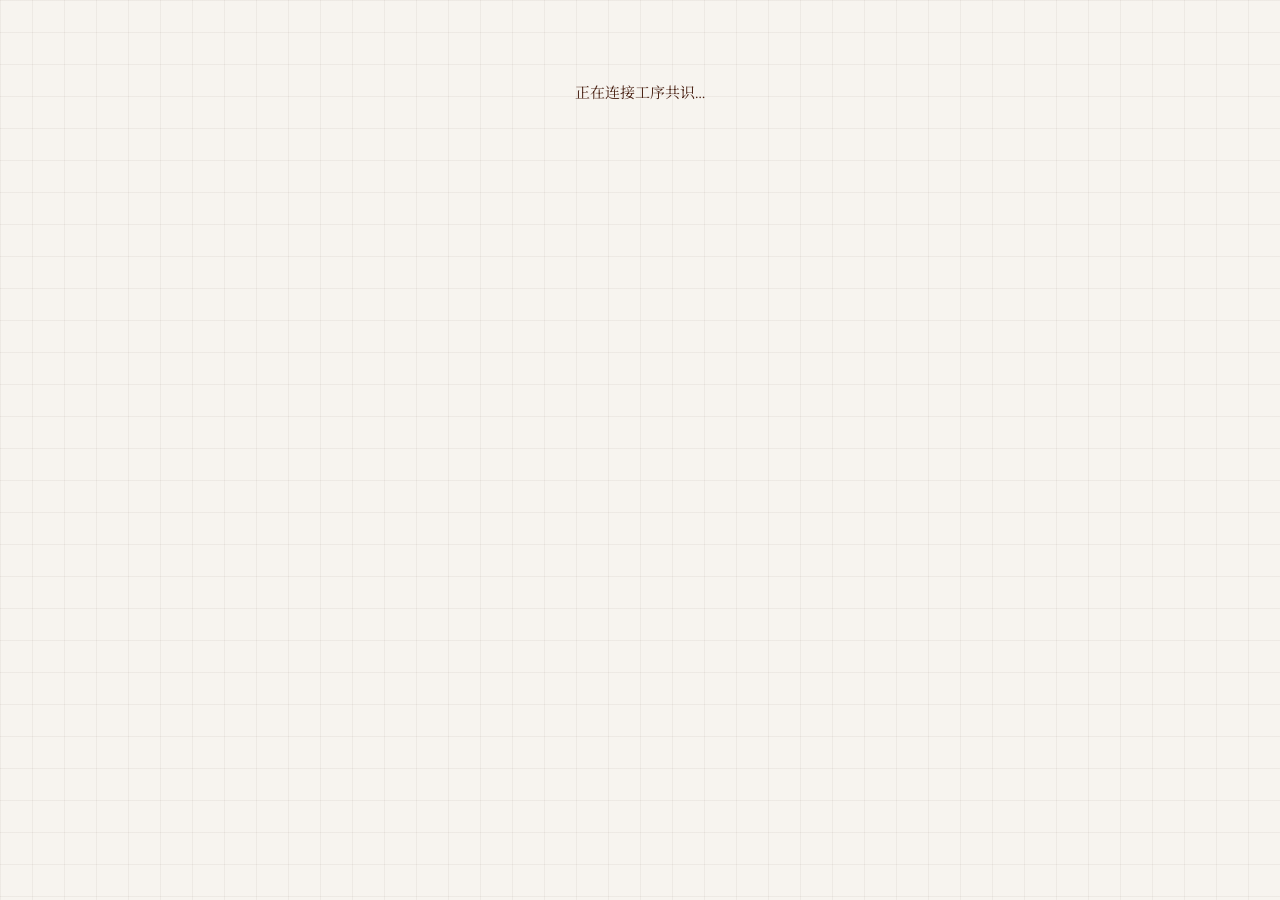
==== commit ae13c352: "UI: 配色改为蓝白色调（保留 Hero/衬线/留白结构），并修复 server.py 的 JOIN u u 缺陷" ====
--- a/static/index.html
+++ b/static/index.html
@@ -3,13 +3,13 @@
 <head>
   <meta charset="utf-8">
   <meta name="viewport" content="width=device-width,initial-scale=1">
-  <meta name="theme-color" content="#4a2214">
+  <meta name="theme-color" content="#13294b">
   <title>工序共识 · 四方家装协作</title>
   <link rel="preconnect" href="https://fonts.googleapis.com">
   <link rel="preconnect" href="https://fonts.gstatic.com" crossorigin>
   <link rel="stylesheet" href="https://fonts.googleapis.com/css2?family=EB+Garamond:ital,wght@0,400;0,500;0,600;1,400;1,500;1,600&family=Noto+Serif+SC:wght@400;500;600;700&display=swap">
-  <link rel="stylesheet" href="/static/app.css?v=lusano-brown-1">
-  <script src="/static/app.js?v=lusano-hero-1" defer></script>
+  <link rel="stylesheet" href="/static/app.css?v=blue-white-1">
+  <script src="/static/app.js?v=blue-white-1" defer></script>
 </head>
 <body>
   <div id="app"><div class="loading">正在连接工序共识…</div></div>
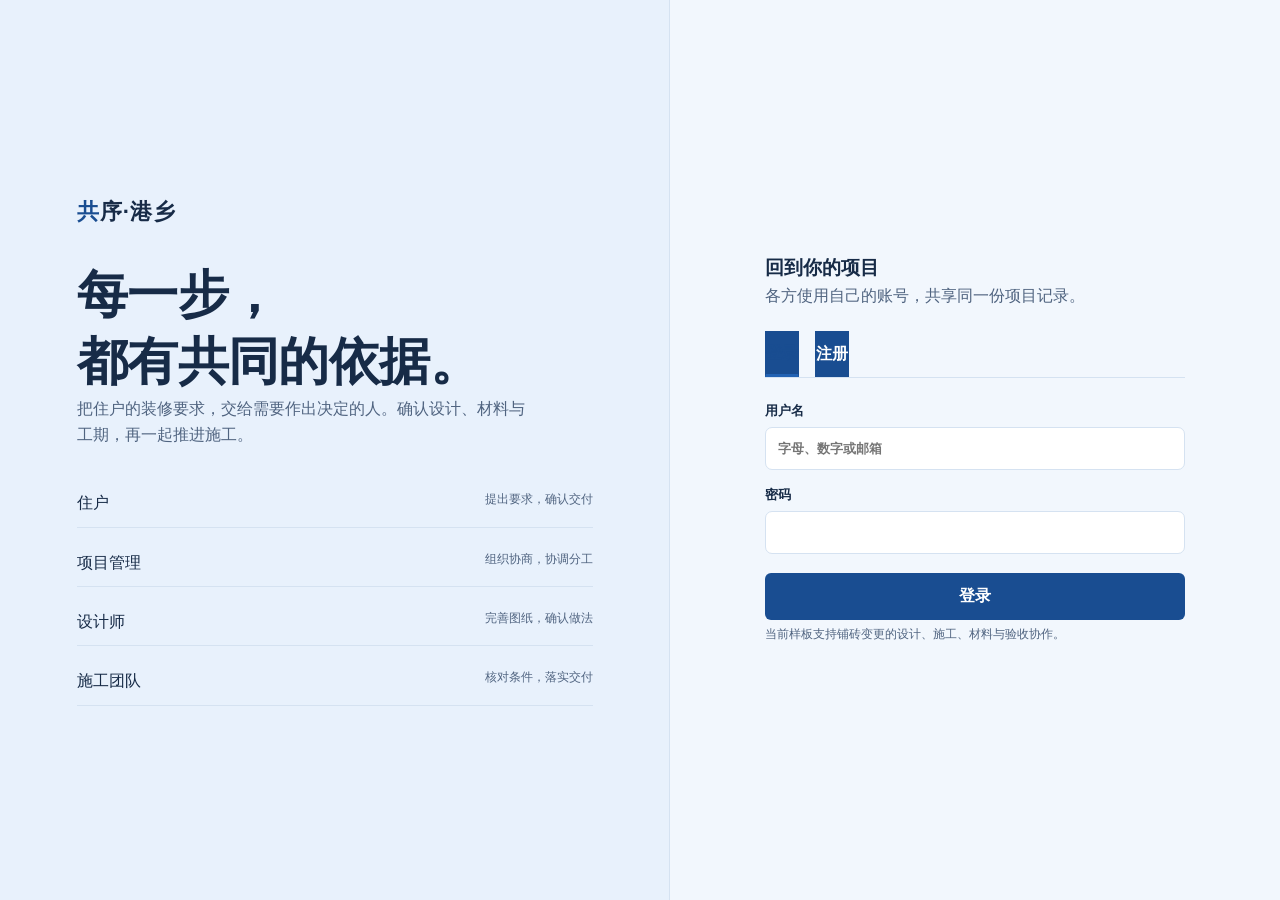
==== commit d6d0b523: "Release verified BoHack demo with photo evidence and project management" ====
--- a/static/index.html
+++ b/static/index.html
@@ -1,18 +1,25 @@
-<!doctype html>
-<html lang="zh-CN">
-<head>
-  <meta charset="utf-8">
-  <meta name="viewport" content="width=device-width,initial-scale=1">
-  <meta name="theme-color" content="#13294b">
-  <title>工序共识 · 四方家装协作</title>
-  <link rel="preconnect" href="https://fonts.googleapis.com">
-  <link rel="preconnect" href="https://fonts.gstatic.com" crossorigin>
-  <link rel="stylesheet" href="https://fonts.googleapis.com/css2?family=EB+Garamond:ital,wght@0,400;0,500;0,600;1,400;1,500;1,600&family=Noto+Serif+SC:wght@400;500;600;700&display=swap">
-  <link rel="stylesheet" href="/static/app.css?v=blue-white-1">
-  <script src="/static/app.js?v=blue-white-1" defer></script>
-</head>
-<body>
-  <div id="app"><div class="loading">正在连接工序共识…</div></div>
-  <div id="toast" role="status" aria-live="polite" hidden></div>
-</body>
-</html>
+<!doctype html>
+<html lang="zh-CN">
+<head>
+  <meta charset="utf-8">
+  <meta name="viewport" content="width=device-width,initial-scale=1">
+  <meta name="theme-color" content="#f2f7fd">
+  <title>共序·港乡 · 四方家装协作</title>
+  <link rel="stylesheet" href="/static/app.css?v=demo-photos-1">
+  <link rel="stylesheet" href="/static/opening.css?v=20261115">
+  <script src="/static/app.js?v=evidence-samples-1" defer></script>
+  <script type="module" src="/static/opening-motion.js?v=20261115"></script>
+</head>
+<body>
+  <div id="app"><div class="loading">正在连接共序·港乡…</div></div>
+  <dialog id="collaboration-story" aria-labelledby="story-title" aria-describedby="story-description">
+    <div class="story-dialog-head">
+      <h2 id="story-title">共同确认，一步一步交付</h2>
+      <button type="button" class="secondary" data-close-story>关闭演示</button>
+    </div>
+    <p id="story-description">住户提出变更，设计师和施工方核对可行性，住户确认后，按新版方案施工。</p>
+    <div id="story-scene"></div>
+  </dialog>
+  <div id="toast" role="status" aria-live="polite" hidden></div>
+</body>
+</html>
--- a/static/app.css
+++ b/static/app.css
@@ -1,304 +1,325 @@
-@font-face{font-family:Inter;src:local('Inter');font-display:swap}
-:root{--ink:#1d302b;--muted:#66776e;--green:#153e36;--accent:#237656;--line:#dde4dc;--paper:#f5f5ef;--soft:#edf4ec;--orange:#a56324;--red:#a13c32}
-*{box-sizing:border-box}body{margin:0;color:var(--ink);background:var(--paper);font:15px/1.65 Inter,'Microsoft YaHei',sans-serif}button,input,select,textarea{font:inherit}button,a,input,select,textarea{outline-offset:4px}button{cursor:pointer;border:1px solid transparent;border-radius:8px;background:var(--green);color:white;padding:9px 17px;font-weight:600}button:hover{filter:brightness(1.1)}button:disabled{cursor:not-allowed;opacity:.45}button.secondary{border-color:var(--line);background:white;color:var(--ink)}button.danger{background:#fff4ef;color:var(--red);border-color:#e8c9bd}button.link{color:var(--accent);background:transparent;padding:4px 0}input,textarea,select{width:100%;border:1px solid #cdd7ce;border-radius:7px;padding:10px 12px;background:white;color:var(--ink);min-width:0}input:focus,textarea:focus,select:focus{border-color:var(--accent);outline:2px solid #d3e8da}textarea{resize:vertical;min-height:100px}input[type=checkbox]{width:auto;accent-color:var(--green)}label{display:flex;flex-direction:column;gap:5px;font-size:13px;font-weight:600}label.check{flex-direction:row;align-items:center;font-weight:400}h1,h2,h3,p{margin:0}h1{font-size:28px;line-height:1.35;letter-spacing:-.6px}h2{font-size:19px;line-height:1.5}h3{font-size:15px}p+p{margin-top:8px}a{color:var(--accent)}small,.muted{color:var(--muted);font-weight:400}small{font-size:12px}.loading{padding:80px;text-align:center}.brand{font-size:22px;font-weight:750;letter-spacing:1px}.tag{display:inline-flex;padding:3px 9px;border-radius:5px;background:var(--soft);color:var(--accent);font-size:12px;white-space:nowrap}.tag.warn{color:var(--orange);background:#fff1dc}.tag.red{color:var(--red);background:#ffefea}.tag.neutral{background:#f0f1ed;color:#63736a}.row{display:flex;align-items:center;gap:12px;flex-wrap:wrap}.between{justify-content:space-between}.stack{display:flex;flex-direction:column;gap:16px}.grid{display:grid;grid-template-columns:repeat(2,minmax(0,1fr));gap:16px}.fields{display:grid;grid-template-columns:repeat(2,minmax(0,1fr));gap:12px}.wide{grid-column:1/-1}.card{background:white;border:1px solid var(--line);border-radius:12px;padding:22px}.card>h2,.card>h3{margin-bottom:12px}.card form{margin-top:12px}.notice{padding:12px 15px;background:var(--soft);border-left:3px solid var(--accent);border-radius:4px;font-size:13px}.notice.warn{background:#fff7e9;border-color:#c98f3e}.notice.error{background:#fff0eb;border-color:var(--red)}.empty{padding:36px 20px;text-align:center;color:var(--muted)}.buttons{display:flex;align-items:center;gap:10px;flex-wrap:wrap;margin-top:14px}form .buttons{grid-column:1/-1}dl{display:grid;grid-template-columns:130px 1fr;gap:9px 16px;margin:0}dt{color:var(--muted);font-size:13px}dd{margin:0;overflow-wrap:anywhere}.source{font-size:18px;line-height:1.7;padding:18px 0}.source small{font-size:12px}.list{margin:10px 0;padding-left:22px;color:#4b5e54}.list li+li{margin-top:6px}
-.auth{min-height:100vh;display:grid;grid-template-columns:1.1fr 1fr}.auth-story{background:var(--green);color:white;padding:64px clamp(28px,6vw,100px);display:flex;flex-direction:column;justify-content:center;gap:32px}.auth-story h1{font-size:clamp(32px,4vw,52px);line-height:1.3;font-weight:600}.auth-story p{color:#b7cec0;max-width:450px}.auth-flow{display:grid;gap:12px}.auth-flow div{border-bottom:1px solid #37574a;padding:10px 0;display:flex;justify-content:space-between;gap:20px}.auth-flow small{color:#b7cec0}.auth-main{display:flex;align-items:center;justify-content:center;padding:35px}.auth-box{width:100%;max-width:420px}.auth-tabs{display:flex;gap:16px;border-bottom:1px solid var(--line);margin:22px 0}.auth-tabs button{background:transparent;color:var(--muted);border-radius:0;padding:8px 0}.auth-tabs button.active{color:var(--green);border-bottom:3px solid var(--green)}.auth-box form{display:flex;flex-direction:column;gap:14px}.auth-box form button{margin-top:5px}.auth-box .notice{margin:20px 0}
-.shell{display:grid;grid-template-columns:232px minmax(0,1fr);min-height:100vh}.sidebar{background:var(--green);color:white;padding:29px 20px;position:sticky;top:0;height:100vh;display:flex;flex-direction:column;gap:28px}.sidebar small{color:#a8c3b7}.sidebar .brand{padding:0 10px}.nav{display:flex;flex-direction:column;gap:7px}.nav button{text-align:left;background:transparent;color:#bbd2c5;font-size:14px;border-radius:8px}.nav button.active{background:#2c5244;color:white}.sidebar-footer{margin-top:auto;padding:15px 10px;border-top:1px solid #3a5a4c}.sidebar-footer button{margin-top:14px;background:#2c5244}.workspace{min-width:0}.topbar{padding:16px 32px;background:#fff;border-bottom:1px solid var(--line);display:flex;justify-content:space-between;gap:20px;align-items:center}.topbar select{max-width:310px}.content{max-width:1240px;margin:0 auto;padding:28px 32px 50px}.page-head{margin-bottom:23px}.page-head p{margin-top:6px}.stats{display:grid;grid-template-columns:repeat(3,1fr);gap:14px;margin-bottom:22px}.stat{padding:16px 20px;background:white;border:1px solid var(--line);border-radius:10px}.stat strong{display:block;font-size:30px;font-weight:600}.stat small{font-size:13px}.change-grid{display:grid;grid-template-columns:minmax(0,1.55fr) minmax(280px,1fr);gap:20px}.phase{display:flex;flex-wrap:wrap;gap:7px;margin-top:14px}.phase span{font-size:12px;padding:5px 8px;background:#f0f1eb;border-radius:5px}.phase .active{background:#ddeedd;color:#1c5d38;font-weight:700}.table-wrap{overflow:auto}table{border-collapse:collapse;width:100%;font-size:13px}th,td{padding:12px;text-align:left;border-bottom:1px solid var(--line);vertical-align:top}th{color:var(--muted);font-size:12px;background:#f8f9f5}.assignment{padding:14px 0;border-top:1px solid var(--line)}.assignment:first-child{border:0}.assignment .fields{margin-top:8px}.approval{border-top:1px solid var(--line);padding:15px 0}.approval:first-child{border:0}.approval form{display:flex;flex-direction:column;gap:10px}.file-row{display:flex;justify-content:space-between;gap:10px;padding:10px 0;border-bottom:1px solid var(--line)}.file-row a{overflow-wrap:anywhere}.events{display:flex;flex-direction:column;gap:0}.event{padding:15px 0 15px 20px;border-left:2px solid #d7e4d8;position:relative}.event:before{content:'';position:absolute;width:8px;height:8px;background:#9cbaa6;border-radius:50%;left:-5px;top:23px}.event p{font-size:13px;margin-top:4px;white-space:pre-wrap;overflow-wrap:anywhere}.event small{display:block;margin-top:4px}.task{border-left:4px solid #aac5ae}.task.approved{border-left-color:#237656}.task.submitted{border-left-color:#cf9a43}.task .details{margin-top:12px}.revision{border:1px solid var(--line);padding:12px;margin-top:9px;border-radius:8px}summary{cursor:pointer;font-weight:600}.revision p{font-size:13px;margin:7px 0}#toast{position:fixed;bottom:24px;left:50%;transform:translateX(-50%);background:#193e31;color:white;padding:13px 23px;border-radius:8px;max-width:min(800px,92vw);box-shadow:0 5px 24px #0002;z-index:20;white-space:pre-wrap}.copy-value{font-size:13px;margin-top:10px}.toolbar{margin-bottom:16px}.toolbar select{max-width:360px}.reviewers{display:flex;gap:10px;flex-wrap:wrap}.protocol-header{display:none}[hidden]{display:none!important}
-@media(max-width:1050px){.change-grid{grid-template-columns:1fr}.shell{grid-template-columns:200px 1fr}.content{padding:24px}.topbar{padding:16px 24px}.auth-story{padding:40px}}
-@media(max-width:720px){.auth{display:block}.auth-story{padding:28px}.auth-story h1{font-size:29px}.auth-flow{display:none}.auth-main{padding:28px 20px}.shell{display:block}.sidebar{position:static;height:auto;padding:15px;gap:12px}.sidebar .brand{padding:0}.sidebar-footer{margin:0;padding:8px 0 0;display:flex;align-items:center;justify-content:space-between}.sidebar-footer button{margin:0}.nav{flex-direction:row;overflow:auto;gap:4px}.nav button{white-space:nowrap;padding:7px 10px}.topbar{padding:12px 16px;flex-wrap:wrap}.content{padding:20px 14px}.grid,.fields{grid-template-columns:1fr}.wide{grid-column:auto}.card{padding:17px}.stats{gap:8px}.stat{padding:12px}.stat strong{font-size:24px}h1{font-size:24px}dl{grid-template-columns:100px 1fr}#toast{bottom:12px}}
-@media print{body{background:white;font-size:12px}.sidebar,.topbar,.toolbar,.buttons,button,form,#toast{display:none!important}.shell,.change-grid,.grid{display:block}.content{padding:0}.card{break-inside:avoid;margin:8px 0;border:1px solid #aaa;box-shadow:none}.protocol-header{display:block}.source{font-size:15px}}
-.evidence-check{margin-top:20px;padding-top:16px;border-top:1px solid var(--line)}.evidence-check .notice{margin:14px 0}.evidence-check p{margin-top:8px}.print-protocol{display:none}
-@media print{.content>:not(.print-protocol){display:none!important}.print-protocol{display:block}.print-protocol h2{margin:22px 0 10px;break-after:avoid}.print-protocol p{margin:8px 0;overflow-wrap:anywhere}.print-protocol .event{break-inside:avoid}.print-protocol table{table-layout:fixed}.print-protocol th,.print-protocol td{padding:8px;overflow-wrap:anywhere}.print-protocol .table-wrap{overflow:visible}.print-protocol .events{display:block}}
+@font-face{font-family:Inter;src:local('Inter');font-display:swap}
+:root{--ink:#1d302b;--muted:#66776e;--green:#153e36;--accent:#237656;--line:#dde4dc;--paper:#f5f5ef;--soft:#edf4ec;--orange:#a56324;--red:#a13c32}
+*{box-sizing:border-box}body{margin:0;color:var(--ink);background:var(--paper);font:15px/1.65 Inter,'Microsoft YaHei',sans-serif}button,input,select,textarea{font:inherit}button,a,input,select,textarea{outline-offset:4px}button{cursor:pointer;border:1px solid transparent;border-radius:8px;background:var(--green);color:white;padding:9px 17px;font-weight:600}button:hover{filter:brightness(1.1)}button:disabled{cursor:not-allowed;opacity:.45}button.secondary{border-color:var(--line);background:white;color:var(--ink)}button.danger{background:#fff4ef;color:var(--red);border-color:#e8c9bd}button.link{color:var(--accent);background:transparent;padding:4px 0}input,textarea,select{width:100%;border:1px solid #cdd7ce;border-radius:7px;padding:10px 12px;background:white;color:var(--ink);min-width:0}input:focus,textarea:focus,select:focus{border-color:var(--accent);outline:2px solid #d3e8da}textarea{resize:vertical;min-height:100px}input[type=checkbox]{width:auto;accent-color:var(--green)}label{display:flex;flex-direction:column;gap:5px;font-size:13px;font-weight:600}label.check{flex-direction:row;align-items:center;font-weight:400}h1,h2,h3,p{margin:0}h1{font-size:28px;line-height:1.35;letter-spacing:-.6px}h2{font-size:19px;line-height:1.5}h3{font-size:15px}p+p{margin-top:8px}a{color:var(--accent)}small,.muted{color:var(--muted);font-weight:400}small{font-size:12px}.loading{padding:80px;text-align:center}.brand{font-size:22px;font-weight:750;letter-spacing:1px}.tag{display:inline-flex;padding:3px 9px;border-radius:5px;background:var(--soft);color:var(--accent);font-size:12px;white-space:nowrap}.tag.warn{color:var(--orange);background:#fff1dc}.tag.red{color:var(--red);background:#ffefea}.tag.neutral{background:#f0f1ed;color:#63736a}.row{display:flex;align-items:center;gap:12px;flex-wrap:wrap}.between{justify-content:space-between}.stack{display:flex;flex-direction:column;gap:16px}.grid{display:grid;grid-template-columns:repeat(2,minmax(0,1fr));gap:16px}.fields{display:grid;grid-template-columns:repeat(2,minmax(0,1fr));gap:12px}.wide{grid-column:1/-1}.card{background:white;border:1px solid var(--line);border-radius:12px;padding:22px}.card>h2,.card>h3{margin-bottom:12px}.card form{margin-top:12px}.notice{padding:12px 15px;background:var(--soft);border-left:3px solid var(--accent);border-radius:4px;font-size:13px}.notice.warn{background:#fff7e9;border-color:#c98f3e}.notice.error{background:#fff0eb;border-color:var(--red)}.empty{padding:36px 20px;text-align:center;color:var(--muted)}.buttons{display:flex;align-items:center;gap:10px;flex-wrap:wrap;margin-top:14px}form .buttons{grid-column:1/-1}dl{display:grid;grid-template-columns:130px 1fr;gap:9px 16px;margin:0}dt{color:var(--muted);font-size:13px}dd{margin:0;overflow-wrap:anywhere}.source{font-size:18px;line-height:1.7;padding:18px 0}.source small{font-size:12px}.list{margin:10px 0;padding-left:22px;color:#4b5e54}.list li+li{margin-top:6px}
+.auth{min-height:100vh;display:grid;grid-template-columns:1.1fr 1fr}.auth-story{background:var(--green);color:white;padding:64px clamp(28px,6vw,100px);display:flex;flex-direction:column;justify-content:center;gap:32px}.auth-story h1{font-size:clamp(32px,4vw,52px);line-height:1.3;font-weight:600}.auth-story p{color:#b7cec0;max-width:450px}.auth-flow{display:grid;gap:12px}.auth-flow div{border-bottom:1px solid #37574a;padding:10px 0;display:flex;justify-content:space-between;gap:20px}.auth-flow small{color:#b7cec0}.auth-main{display:flex;align-items:center;justify-content:center;padding:35px}.auth-box{width:100%;max-width:420px}.auth-tabs{display:flex;gap:16px;border-bottom:1px solid var(--line);margin:22px 0}.auth-tabs button{background:transparent;color:var(--muted);border-radius:0;padding:8px 0}.auth-tabs button.active{color:var(--green);border-bottom:3px solid var(--green)}.auth-box form{display:flex;flex-direction:column;gap:14px}.auth-box form button{margin-top:5px}.auth-box .notice{margin:20px 0}
+.shell{display:grid;grid-template-columns:232px minmax(0,1fr);min-height:100vh}.sidebar{background:var(--green);color:white;padding:29px 20px;position:sticky;top:0;height:100vh;display:flex;flex-direction:column;gap:28px}.sidebar small{color:#a8c3b7}.sidebar .brand{padding:0 10px}.nav{display:flex;flex-direction:column;gap:7px}.nav button{text-align:left;background:transparent;color:#bbd2c5;font-size:14px;border-radius:8px}.nav button.active{background:#2c5244;color:white}.sidebar-footer{margin-top:auto;padding:15px 10px;border-top:1px solid #3a5a4c}.sidebar-footer button{margin-top:14px;background:#2c5244}.workspace{min-width:0}.topbar{padding:16px 32px;background:#fff;border-bottom:1px solid var(--line);display:flex;justify-content:space-between;gap:20px;align-items:center}.topbar select{max-width:310px}.content{max-width:1240px;margin:0 auto;padding:28px 32px 50px}.page-head{margin-bottom:23px}.page-head p{margin-top:6px}.stats{display:grid;grid-template-columns:repeat(3,1fr);gap:14px;margin-bottom:22px}.stat{padding:16px 20px;background:white;border:1px solid var(--line);border-radius:10px}.stat strong{display:block;font-size:30px;font-weight:600}.stat small{font-size:13px}.change-grid{display:grid;grid-template-columns:minmax(0,1.55fr) minmax(280px,1fr);gap:20px}.phase{display:flex;flex-wrap:wrap;gap:7px;margin-top:14px}.phase span{font-size:12px;padding:5px 8px;background:#f0f1eb;border-radius:5px}.phase .active{background:#ddeedd;color:#1c5d38;font-weight:700}.table-wrap{overflow:auto}table{border-collapse:collapse;width:100%;font-size:13px}th,td{padding:12px;text-align:left;border-bottom:1px solid var(--line);vertical-align:top}th{color:var(--muted);font-size:12px;background:#f8f9f5}.assignment{padding:14px 0;border-top:1px solid var(--line)}.assignment:first-child{border:0}.assignment .fields{margin-top:8px}.approval{border-top:1px solid var(--line);padding:15px 0}.approval:first-child{border:0}.approval form{display:flex;flex-direction:column;gap:10px}.file-row{display:flex;justify-content:space-between;gap:10px;padding:10px 0;border-bottom:1px solid var(--line)}.file-row a{overflow-wrap:anywhere}.events{display:flex;flex-direction:column;gap:0}.event{padding:15px 0 15px 20px;border-left:2px solid #d7e4d8;position:relative}.event:before{content:'';position:absolute;width:8px;height:8px;background:#9cbaa6;border-radius:50%;left:-5px;top:23px}.event p{font-size:13px;margin-top:4px;white-space:pre-wrap;overflow-wrap:anywhere}.event small{display:block;margin-top:4px}.task{border-left:4px solid #aac5ae}.task.approved{border-left-color:#237656}.task.submitted{border-left-color:#cf9a43}.task .details{margin:12px 0}.revision{border:1px solid var(--line);padding:12px;margin-top:9px;border-radius:8px}summary{cursor:pointer;font-weight:600}.revision p{font-size:13px;margin:7px 0}#toast{position:fixed;bottom:24px;left:50%;transform:translateX(-50%);background:#193e31;color:white;padding:13px 23px;border-radius:8px;max-width:min(800px,92vw);box-shadow:0 5px 24px #0002;z-index:20;white-space:pre-wrap}.copy-value{font-size:13px;margin-top:10px}.toolbar{margin-bottom:16px}.toolbar select{max-width:360px}.reviewers{display:flex;gap:10px;flex-wrap:wrap}.protocol-header{display:none}[hidden]{display:none!important}
+@media(max-width:1050px){.change-grid{grid-template-columns:1fr}.shell{grid-template-columns:200px 1fr}.content{padding:24px}.topbar{padding:16px 24px}.auth-story{padding:40px}}
+@media(max-width:720px){.auth{display:block}.auth-story{padding:28px}.auth-story h1{font-size:29px}.auth-flow{display:none}.auth-main{padding:28px 20px}.shell{display:block}.sidebar{position:static;height:auto;padding:15px;gap:12px}.sidebar .brand{padding:0}.sidebar-footer{margin:0;padding:8px 0 0;display:flex;align-items:center;justify-content:space-between}.sidebar-footer button{margin:0}.nav{flex-direction:row;overflow:auto;gap:4px}.nav button{white-space:nowrap;padding:7px 10px}.topbar{padding:12px 16px;flex-wrap:wrap}.content{padding:20px 14px}.grid,.fields{grid-template-columns:1fr}.wide{grid-column:auto}.card{padding:17px}.stats{gap:8px}.stat{padding:12px}.stat strong{font-size:24px}h1{font-size:24px}dl{grid-template-columns:100px 1fr}#toast{bottom:12px}}
+@media print{body{background:white;font-size:12px}.sidebar,.topbar,.toolbar,.buttons,button,form,#toast{display:none!important}.shell,.change-grid,.grid{display:block}.content{padding:0}.card{break-inside:avoid;margin:8px 0;border:1px solid #aaa;box-shadow:none}.protocol-header{display:block}.source{font-size:15px}}
+.evidence-check{margin-top:20px;padding-top:16px;border-top:1px solid var(--line)}.evidence-check .notice{margin:14px 0}.evidence-check p{margin-top:8px}.print-protocol{display:none}
+@media print{.content>:not(.print-protocol){display:none!important}.print-protocol{display:block}.print-protocol h2{margin:22px 0 10px;break-after:avoid}.print-protocol p{margin:8px 0;overflow-wrap:anywhere}.print-protocol .event{break-inside:avoid}.print-protocol table{table-layout:fixed}.print-protocol th,.print-protocol td{padding:8px;overflow-wrap:anywhere}.print-protocol .table-wrap{overflow:visible}.print-protocol .events{display:block}}
+
+/* ===== 奶油白 / 浅米黄主题层 ===== */
+:root{--ink:#3b352a;--muted:#877c68;--green:#6f5b3e;--accent:#8a6d3f;--line:#e8dfc9;--paper:#fbf8f0;--soft:#f6efdc;--orange:#a9702a;--red:#a4493c;--cream:#fffdf7;--beige:#f3ead3;--beige-deep:#e8d9b7}
+body{background:radial-gradient(1100px 620px at 8% -8%,#fffdf6 0%,rgba(255,253,246,0) 62%),radial-gradient(900px 560px at 100% 0%,#f6ecd2 0%,rgba(246,236,210,0) 58%),linear-gradient(160deg,#fbf8f0 0%,#f7f1e2 52%,#f3ead6 100%);background-attachment:fixed;color:var(--ink)}
+.sidebar,.auth-story{background:linear-gradient(165deg,#f8f1dc 0%,#efe1bf 58%,#e7d6af 100%);color:var(--ink);border-right:1px solid #e3d3ae}
+.sidebar small,.auth-story p,.auth-flow small{color:#6d6046}
+.nav button{color:#6a5c42}
+.nav button.active{background:linear-gradient(135deg,#fffaf0,#f0e3c4);color:#4a3d28;box-shadow:inset 0 0 0 1px #e2d2ac,0 2px 8px rgba(93,76,48,.08)}
+.sidebar-footer{border-top:1px solid #dccba4}
+.sidebar-footer button{background:linear-gradient(135deg,#7a6647,#5f4e35);color:#fffaf0}
+.auth-flow div{border-bottom:1px solid #d9c79e}
+.auth-tabs button.active{color:#6f5b3e;border-bottom-color:#b08b4e}
+.topbar{background:linear-gradient(180deg,rgba(255,253,247,.96),rgba(250,245,234,.86));border-bottom:1px solid #e8dfc9}
+.card{background:linear-gradient(180deg,#fffdf8 0%,#fffaf1 100%);border:1px solid #eae1cc;border-radius:14px;box-shadow:0 1px 2px rgba(93,76,48,.04),0 12px 30px -20px rgba(93,76,48,.42)}
+.card>h2{color:#4f432f}
+.stat{background:linear-gradient(150deg,#fffdf7,#f7efdb);border:1px solid #eae0c6;box-shadow:0 8px 20px -16px rgba(93,76,48,.5)}
+.stat strong{color:#6f5b3e}
+button{background:linear-gradient(135deg,#7c6847,#5f4e35);color:#fffaf0;box-shadow:0 3px 10px -4px rgba(95,78,53,.6)}
+button.secondary{background:linear-gradient(180deg,#fffdf7,#f6efdd);color:#5a4c35;border-color:#dfd2b2;box-shadow:none}
+button.danger{background:linear-gradient(180deg,#fff6f1,#fbe9e2);color:#a4493c;border-color:#e9cdc2;box-shadow:none}
+.tag{background:linear-gradient(135deg,#f3ead1,#ece0bf);color:#6f5b3e}
+.tag.warn{background:linear-gradient(135deg,#fbeed3,#f6e0b6);color:#96682a}
+.tag.red{background:linear-gradient(135deg,#fbe8e1,#f5d6cd);color:#a4493c}
+.tag.neutral{background:linear-gradient(135deg,#f6f1e4,#eee6d2);color:#73664e}
+.notice{background:linear-gradient(135deg,#f7f0dc,#f2e7c9);border-left-color:#b08b4e}
+.notice.warn{background:linear-gradient(135deg,#fdf3dc,#f8e7bf);border-color:#c9973f}
+.notice.error{background:linear-gradient(135deg,#fdf0ea,#f8ded5);border-color:#a4493c}
+.phase span{background:#f2ebd9;color:#766a52}
+.phase .active{background:linear-gradient(135deg,#e6d5aa,#d8c18c);color:#4a3d28}
+th{background:linear-gradient(180deg,#faf4e6,#f5edda);color:#6f6149}
+.task{border-left-color:#d9c79e}
+.task.approved{border-left-color:#8a6d3f}
+.task.submitted{border-left-color:#c9973f}
+.event{border-left-color:#e2d5b4}
+.event:before{background:#c2a878}
+.revision{background:linear-gradient(180deg,#fffdf7,#faf4e6);border-color:#eae0c6}
+input,textarea,select{background:#fffdf8;border-color:#ddd0b0}
+input:focus,textarea:focus,select:focus{border-color:#b08b4e;outline:2px solid #f0e2bf}
+#toast{background:linear-gradient(135deg,#5a4b34,#3f3525);color:#fffaf0;box-shadow:0 10px 30px rgba(63,53,37,.35)}
+.source{color:#4a4030}
+.list{color:#5f5541}
+.file-row{border-bottom-color:#eee5cf}
+.brand{color:#4a3d28}
+.brand::first-letter{color:#a97f3e}
+/* 留痕照片 */
+.thumb{width:54px;height:54px;object-fit:cover;border-radius:8px;border:1px solid #e5d8b8;background:#f6efdd;flex:none}
+.file-row .with-thumb{display:flex;align-items:center;gap:11px;min-width:0}
+.photo-grid{display:grid;grid-template-columns:repeat(auto-fill,minmax(130px,1fr));gap:10px;margin:12px 0 4px}
+.photo-card{border:1px solid #e8ddc3;border-radius:10px;overflow:hidden;background:#fffdf7;box-shadow:0 6px 16px -12px rgba(93,76,48,.5)}
+.photo-card img{width:100%;height:98px;object-fit:cover;display:block}
+.photo-card .cap{padding:7px 9px;font-size:12px;line-height:1.45;color:#5f5541}
+.photo-card .cap small{display:block;color:#8a7e68;margin-top:2px}
+/* AI 初审统计 */
+.evidence-stats{display:grid;grid-template-columns:repeat(4,1fr);gap:10px;margin:14px 0}
+.evidence-stats .ebox{padding:12px 8px;text-align:center;border-radius:10px;border:1px solid #e8dcbe;background:linear-gradient(160deg,#fffdf7,#f7efdb)}
+.evidence-stats .ebox strong{display:block;font-size:25px;line-height:1.2;font-weight:650;color:#6f5b3e}
+.evidence-stats .ebox small{font-size:12px}
+.evidence-stats .ebox.ok strong{color:#5f7442}
+.evidence-stats .ebox.miss strong{color:#a9702a}
+.evidence-stats .ebox.bad strong{color:#a4493c}
+.std-row{display:flex;gap:10px;padding:9px 0;border-bottom:1px dashed #e8ddc3;align-items:flex-start}
+.std-row:last-child{border-bottom:0}
+.std-row .std-main{flex:1;min-width:0}
+.std-row .std-main small{display:block;margin-top:3px;color:#8a7e68;line-height:1.5}
+.std-badge{font-size:11px;padding:3px 8px;border-radius:6px;white-space:nowrap;background:#f0e7cf;color:#6f5b3e}
+.std-badge.compliant{background:#e9eed9;color:#5f7442}
+.std-badge.missing{background:#f8e8c9;color:#96682a}
+.std-badge.noncompliant{background:#f8ded4;color:#a4493c}
+.reco{padding:14px 16px;border-radius:11px;background:linear-gradient(135deg,#f9f1da,#f0e1bb);border:1px solid #e3d0a3;margin-bottom:15px}
+.reco h3{color:#5f4e35;margin-bottom:6px}
+.reco ul{margin:8px 0 0;padding-left:20px;font-size:13px;line-height:1.7}
+.reco .caution{color:#8a6a3a;font-size:12px;line-height:1.65;margin-top:8px}
+@media(max-width:720px){.evidence-stats{grid-template-columns:repeat(2,1fr)}.photo-grid{grid-template-columns:repeat(2,1fr)}}
+@media print{body{background:#fff}.card,.stat,.sidebar,.auth-story,.topbar,.notice,.tag,.reco,.evidence-stats .ebox,.revision,.photo-card{background:#fff!important;background-image:none!important;box-shadow:none!important;color:#222!important}.sidebar,.topbar{display:none!important}.photo-card img{display:none!important}}
+
+.demo-entry{display:flex;align-items:center;justify-content:space-between;gap:16px;flex-wrap:wrap;margin-bottom:18px}
+.demo-entry h2{margin:0 0 5px}
+.demo-entry p{max-width:620px}
+.demo-login{width:min(640px,calc(100% - 32px));margin:clamp(24px,10vh,110px) auto;padding:clamp(20px,4vw,42px)}
+.demo-login h1{margin:12px 0 6px}
+.demo-role-grid{display:grid;grid-template-columns:repeat(2,minmax(0,1fr));gap:10px;margin:18px 0}
+.demo-role-grid button{display:grid;gap:3px;text-align:left;white-space:normal}
+.demo-role-grid small{display:block}
+.demo-switch{margin:8px 0}
+.demo-switch .demo-role-grid{grid-template-columns:1fr;margin:8px 0}
+.demo-switch .demo-role-grid button{padding:6px 10px}
+.demo-switch .demo-role-grid small{display:none}
+@media(max-width:720px){.demo-switch .demo-role-grid{grid-template-columns:repeat(2,minmax(0,1fr))}}
+.task-photo-form{background:var(--soft);border:1px solid var(--line);border-radius:8px;padding:14px}
+.task-photo-form h3{margin:0}
+.photo-evaluation{border:1px solid var(--line);border-radius:8px;margin:12px 0;padding:12px;overflow-wrap:anywhere}
+.photo-evaluation>a>img{display:block;max-width:100%;width:200px;max-height:148px;object-fit:contain;border-radius:6px;margin-bottom:8px}
+.photo-checks{padding:0;list-style:none;margin:8px 0}
+.photo-checks li{border-top:1px solid var(--line);padding:8px 0}
+.photo-checks small{display:block}
+.photo-review-queue{margin-bottom:16px}
+.review-queue-group{margin-top:14px;border-top:1px solid var(--line);padding-top:12px}
+.review-queue-item{padding:10px 0;overflow-wrap:anywhere}
+.review-queue-item ul{margin:4px 0;padding-left:20px}
+.review-queue-item small{display:block}
+[id^="review-task-"]{scroll-margin-top:16px}
+.schedule-table{overflow-x:auto}
+.schedule-table table{min-width:720px}
+.schedule-table td{vertical-align:top}
+.schedule-table td:first-child{min-width:145px}
+.schedule-table input[type=date]{min-width:132px}
+.schedule-table input[type=number]{min-width:64px}
+.schedule-table input[name^=crew-]{min-width:95px}
+.schedule-table .check{display:flex;min-width:150px}
+.schedule-comparison{scroll-margin-top:16px}
+.demo-brief h3{margin-top:8px}
+.demo-brief blockquote{margin:6px 0 10px;padding:6px 12px;border-left:3px solid var(--line)}
+.demo-brief article p{margin-bottom:8px}
+.contractor-home>button,.contractor-home .buttons>button{min-height:44px}
+.contractor-home summary{padding:8px 0}
+@media(max-width:720px){.contractor-home button{min-height:44px}.contractor-home p{font-size:15px}}
+.demo-guide{margin-bottom:16px;padding:clamp(16px,3vw,28px)}
+.demo-guide h2{margin:12px 0 6px}
+.demo-guide .buttons button{min-height:46px}
+.guide-details{margin-bottom:16px}
+
+.roadshow-tools > summary {font-size: .875rem;}
+
+/* Renovation workspace */
+:root {
+  --ink: #243831;
+  --muted: #52645b;
+  --green: #245847;
+  --accent: #2d6b54;
+  --line: #d9e3da;
+  --paper: #f7f5ef;
+  --soft: #eaf2e9;
+  --cream: #fffefa;
+  --orange: #78492f;
+}
+body { background: var(--paper); }
+.sidebar, .auth-story { background: #e8efe7; border-color: var(--line); }
+.sidebar small, .auth-story p, .auth-flow small { color: var(--muted); }
+.sidebar-footer, .auth-flow div { border-color: var(--line); }
+.topbar { background: #fffefa; border-color: var(--line); }
+.card { background: var(--cream); border-color: var(--line); box-shadow: 0 3px 12px #24383109; }
+.nav button, .nav button.active { color: var(--ink); }
+.nav button.active, button[data-case-id][aria-pressed=true] { background: #dcebdd; border-color: #adccb5; box-shadow: none; }
+button:not(.secondary,.danger,.link), .sidebar-footer button { background: var(--green); color: white; }
+button.secondary, input, textarea, select, .revision { background: #fffefa; border-color: var(--line); color: var(--ink); }
+:where(button,a,input,textarea,select,summary):focus-visible { outline: 2px solid var(--accent); outline-offset: 3px; }
+.notice { background: var(--soft); border-color: var(--accent); color: var(--ink); }
+.notice.warn, .tag.warn { background: #f4e6da; color: var(--orange); }
+.explanation { margin-top: 12px; font-size: 15px; }
+.explanation section + section { margin-top: 12px; padding-top: 12px; border-top: 1px solid var(--line); }
+.explanation p { margin-top: 4px; overflow-wrap: anywhere; }
+[data-case-id] { text-align: left; overflow-wrap: anywhere; }
+@media (max-width:720px) {
+  .content button, .demo-role-grid button { min-height: 44px; }
+  .content input, .content textarea, .content select { font-size: 16px; }
+}
+@media (prefers-reduced-motion:no-preference) {
+  button { transition: background-color 160ms ease, border-color 160ms ease; }
+  .explanation[data-ready] section { animation: explain-in 230ms ease both; }
+  .explanation[data-ready] section:nth-child(2) { animation-delay: 65ms; }
+  .explanation[data-ready] section:nth-child(3) { animation-delay: 130ms; }
+  @keyframes explain-in { from { opacity: 0; transform: translateY(5px); } to { opacity: 1; transform: translateY(0); } }
+}
+
+/* Case navigation keeps the current request and its history in view. */
+.case-workspace {
+  display: grid;
+  grid-template-columns: minmax(230px, 300px) minmax(0, 1fr);
+  align-items: start;
+  gap: clamp(14px, 2vw, 24px);
+  margin-top: 18px;
+}
+.case-navigation, .case-detail { min-width: 0; }
+.case-list .stack { gap: 8px; }
+.case-list button { width: 100%; line-height: 1.5; }
+.case-status { margin: 10px 0; }
+.case-status strong {
+  display: inline-block;
+  padding: 5px 10px;
+  border-radius: 8px;
+  background: var(--soft);
+  color: var(--green);
+  font-size: 14px;
+}
+.workspace-start { margin-top: 18px; }
+.case-detail { scroll-margin-top: 16px; }
+.case-workspace summary { min-height: 44px; align-content: center; cursor: pointer; }
+.case-workspace .fields label { min-width: 0; }
+.case-workspace .card, .case-workspace .event { overflow-wrap: anywhere; }
+@media (max-width: 920px) {
+  .case-workspace { grid-template-columns: minmax(0, 1fr); }
+}
+@media (prefers-reduced-motion: no-preference) {
+  .case-detail[data-changed] > .card:nth-child(-n+3) { animation: explain-in 220ms ease both; }
+  .case-detail[data-changed] > .card:nth-child(2) { animation-delay: 45ms; }
+  .case-detail[data-changed] > .card:nth-child(3) { animation-delay: 90ms; }
+}
+@media print {
+  .case-workspace { display: block; }
+  .case-navigation { display: none; }
+}
+
+/* Blue and white workspace palette */
+:root {
+  --ink: #172b47;
+  --muted: #506480;
+  --green: #194d91;
+  --accent: #2262b3;
+  --line: #d5e2f1;
+  --paper: #f2f7fd;
+  --soft: #eaf3ff;
+  --cream: #fff;
+  --orange: #784817;
+  --red: #9c3039;
+}
+body { font-size: 16px; }
+.sidebar, .auth-story { background: #e8f1fc; border-color: var(--line); }
+.topbar, button.secondary, input, textarea, select, .revision { background: var(--cream); }
+.brand, .card > h2, .source, .list { color: var(--ink); }
+.brand::first-letter, .stat strong, .reco h3, .auth-tabs button.active { color: var(--green); }
+.auth-tabs button.active { border-bottom-color: var(--accent); }
+.card { border-radius: 6px; box-shadow: 0 6px 24px #183c6d08; }
+.nav button.active, button[data-case-id][aria-pressed=true] {
+  background: #dcecff;
+  border-color: #a9c6e8;
+  color: #163d74;
+}
+button, .nav button { border-radius: 6px; }
+button { box-shadow: none; }
+button.danger, .notice.error, .tag.red, .std-badge.noncompliant {
+  background: #fff0f1;
+  color: var(--red);
+  border-color: #e7b5bb;
+}
+.notice.warn, .tag.warn, .std-badge.missing { background: #fff4e4; color: var(--orange); }
+.tag, .phase span, .std-badge { background: var(--soft); color: var(--green); }
+.tag.neutral { background: #edf1f6; color: var(--muted); }
+.phase .active { background: #dcecff; color: #163d74; }
+.std-badge.compliant { background: #e9f5ed; color: #295b3d; }
+.stat, .evidence-stats .ebox, .photo-card { background: #fff; border-color: var(--line); box-shadow: none; }
+.evidence-stats .ebox strong { color: var(--green); }
+.evidence-stats .ebox.ok strong { color: #295b3d; }
+.evidence-stats .ebox.miss strong, .reco .caution { color: var(--orange); }
+.evidence-stats .ebox.bad strong { color: var(--red); }
+th, .reco, .thumb { background: var(--soft); color: var(--ink); border-color: var(--line); }
+.file-row, .std-row, .task, .event { border-color: var(--line); }
+.event::before { background: var(--accent); }
+.task.approved { border-left-color: #43845d; }
+.task.submitted { border-left-color: var(--accent); }
+.photo-card .cap, .photo-card .cap small, .std-row .std-main small { color: var(--muted); }
+input:focus, textarea:focus, select:focus { border-color: var(--accent); outline: 2px solid #b8d4fa; }
+#toast { background: #173754; color: #fff; box-shadow: 0 10px 28px #17375426; }
+.workspace-start { margin-top: clamp(18px, 4vw, 40px); }
+.project-opening {
+  display: grid;
+  grid-template-columns: minmax(0, 1fr) minmax(0, 1.04fr);
+  align-items: center;
+  gap: clamp(22px, 4vw, 56px);
+  padding: clamp(20px, 4.5vw, 62px);
+  border: 1px solid var(--line);
+  background-color: #f7faff;
+  background-image: linear-gradient(#6a9ad226 1px, transparent 1px), linear-gradient(90deg,#6a9ad226 1px,transparent 1px);
+  background-size: 26px 26px;
+}
+.opening-project { color: var(--muted); font-size: .875rem; }
+.project-opening h1 {
+  margin: 8px 0 16px;
+  font-family: 'Instrument Serif', 'Songti SC', SimSun, serif;
+  font-size: clamp(2.35rem, 5.4vw, 5rem);
+  font-weight: 500;
+  line-height: 1.08;
+  letter-spacing: -.035em;
+}
+.opening-plan span { display: block; margin-top: 5px; white-space: pre-line; }
+.opening-link { display: inline-flex; gap: 18px; align-items: center; min-height: 44px; margin-top: 15px; color: var(--green); text-underline-offset: 5px; }
+.opening-image { margin: 0; min-width: 0; }
+.opening-image img { display: block; width: 100%; height: auto; aspect-ratio: 3 / 2; object-fit: cover; }
+.opening-image figcaption { margin-top: 6px; color: var(--muted); font-size: .8rem; text-align: right; }
+.compact-opening { display: block; padding: clamp(16px, 2.6vw, 30px); }
+.compact-opening h1 { font-size: clamp(2rem, 3vw, 3rem); }
+@media(max-width:760px) {
+  .project-opening { grid-template-columns: minmax(0, 1fr); }
+  .opening-image img { aspect-ratio: 2.5 / 1; }
+}
+@media(prefers-reduced-motion:no-preference) {
+  .project-opening:not(.compact-opening) .opening-copy { animation: explain-in 340ms ease both; }
+  .project-opening:not(.compact-opening) .opening-image { animation: material-reveal 520ms 65ms ease-out both; }
+  .project-opening:not(.compact-opening) .opening-plan { animation: explain-in 300ms 100ms ease-out both; }
+  .project-opening:not(.compact-opening) .opening-link { animation: explain-in 260ms 170ms ease-out both; }
+  @keyframes material-reveal {
+    from { opacity: .4; clip-path: inset(0 0 9% 0); }
+    to { opacity: 1; clip-path: inset(0); }
+  }
+}
+@media print { .project-opening { background: white; } .opening-image, .opening-link { display: none; } }
 
-/* ============================================================
-   Lusano 暖棕主题层（视觉气质取自 lusano.com）
-   奶油画布 · 细网格 · 深浓缩棕 · EB Garamond 衬线 · 大留白
-   ============================================================ */
-:root{
-  /* 主色板（对应 lusano.com 计算变量） */
-  --paper:#f7f4ef;            /* 奶油底 offwhite */
-  --ink:#4a2214;              /* 深浓缩棕：主文字 */
-  --brown:#4a2214;
-  --brown-2:#6f402d;
-  --brown-3:#88583c;
-  --tan:#bc9b7c;              /* 暖驼色 */
-  --beige:#d7c6b3;            /* 浅米色 */
-  --cream:#fffdf8;            /* 暖白 */
-  /* 沿用基础变量名，整体换为暖棕体系 */
-  --green:#4a2214;
-  --accent:#6f402d;
-  --muted:#8a7a66;
-  --line:#e5dac9;
-  --soft:#f1e9dd;
-  --orange:#a9702a;
-  --red:#a14a3c;
-  --serif:'EB Garamond','Noto Serif SC',Georgia,'Songti SC','SimSun',serif;
+.photo-examples {
+  display: grid;
+  grid-template-columns: repeat(auto-fit, minmax(min(100%, 135px), 1fr));
+  gap: 10px;
+  margin: 8px 0 12px;
 }
-
-/* ---- 全局字体与画布网格 ---- */
-body{
-  font-family:var(--serif);
-  font-size:15px;line-height:1.72;color:var(--ink);
-  background-color:var(--paper);
-  background-image:
-    linear-gradient(rgba(74,34,20,.05) 1px,transparent 1px),
-    linear-gradient(90deg,rgba(74,34,20,.05) 1px,transparent 1px);
-  background-size:32px 32px;
-  background-attachment:fixed;
+.photo-examples button {
+  display: grid;
+  gap: 8px;
+  padding: 8px;
+  text-align: left;
 }
-h1,h2,h3{font-family:var(--serif);font-weight:500;letter-spacing:0}
-h1{font-size:30px;line-height:1.32}
-h2{font-size:20px;line-height:1.45}
-h3{font-size:16px;font-weight:500}
-button,input,select,textarea{font-family:var(--serif)}
-a{color:var(--brown-2);text-decoration:none}
-a:hover{text-decoration:underline}
-.brand{font-family:var(--serif);font-style:italic;font-weight:500;letter-spacing:.4px}
-
-/* ---- 按钮 ---- */
-button{
-  background:var(--brown);color:#fbf4ec;font-weight:500;
-  border-radius:8px;padding:10px 20px;
-  box-shadow:0 2px 6px -2px rgba(74,34,20,.5);
-}
-button:hover{background:#3a1a0f;filter:none}
-button.secondary{background:var(--cream);color:var(--brown);border:1px solid var(--line);box-shadow:none}
-button.secondary:hover{background:#f6efe4}
-button.danger{background:#fbeae5;color:var(--red);border:1px solid #e9ccc4;box-shadow:none}
-button.link{background:transparent;color:var(--brown-2);box-shadow:none}
-
-/* ---- 侧栏：深棕反色 ---- */
-.sidebar{
-  background:linear-gradient(170deg,#4a2214 0%,#3d1b10 60%,#34150c 100%);
-  color:#efe6da;border-right:1px solid #2c120a;
-}
-.sidebar .brand{color:#f6efe4;padding:0 10px}
-.sidebar small{color:#c7b3a0}
-.nav button{color:#d8c7b6;background:transparent;font-weight:400}
-.nav button:hover{background:rgba(247,241,232,.1)}
-.nav button.active{background:#f7f1e8;color:var(--brown);border-radius:999px;font-weight:500}
-.sidebar-footer{border-top:1px solid #5a2e1e}
-.sidebar-footer button{background:#f7f1e8;color:var(--brown);box-shadow:none}
-
-/* ---- 登录叙事区：深棕反色 ---- */
-.auth-story{
-  background:linear-gradient(170deg,#4a2214 0%,#38170d 55%,#30130a 100%);
-  color:#f3eae0;position:relative;overflow:hidden;
-}
-.auth-story .brand{color:#f6efe4}
-.auth-story h1{color:#fbf5ec;font-weight:500}
-.auth-story p{color:#cdb8a6}
-.auth-flow div{border-bottom:1px solid #5a2e1e}
-.auth-flow small{color:#c2ad9b}
-.auth-tabs button{color:var(--muted)}
-.auth-tabs button.active{color:var(--brown);border-bottom-color:var(--brown)}
-.auth-main{background:transparent}
-
-/* ---- 顶栏 ---- */
-.topbar{
-  background:rgba(255,253,248,.9);
-  backdrop-filter:blur(8px);
-  border-bottom:1px solid var(--line);
-}
-
-/* ---- 内容留白 ---- */
-.content{max-width:1280px;padding:36px 40px 64px}
-.stack{gap:20px}
-.page-head{margin-bottom:30px}
-.page-head h1{font-size:30px}
-
-/* ---- 卡片 ---- */
-.card{
-  background:linear-gradient(180deg,rgba(255,253,248,.96),rgba(255,252,245,.94));
-  border:1px solid var(--line);border-radius:12px;padding:26px;
-  box-shadow:0 1px 2px rgba(74,34,20,.04),0 18px 38px -26px rgba(74,34,20,.4);
-}
-.card>h2,.card>h3{color:#3f1d11}
-
-/* ---- 统计 ---- */
-.stat{background:var(--cream);border:1px solid var(--line);border-radius:10px}
-.stat strong{color:var(--brown);font-weight:500}
-
-/* ---- 标签 ---- */
-.tag{background:#efe2d0;color:var(--brown-2);font-weight:400}
-.tag.warn{background:#f6e4c8;color:#96682a}
-.tag.red{background:#f8e0d8;color:var(--red)}
-.tag.neutral{background:#f1e9dd;color:#7a6a55}
-.phase span{background:#f1e9dd;color:#7a6a55}
-.phase .active{background:#6f402d;color:#fbf4ec;font-weight:600}
-
-/* ---- 表单 ---- */
-input,textarea,select{background:var(--cream);border:1px solid #d9ccb8;color:var(--ink)}
-input:focus,textarea:focus,select:focus{border-color:var(--brown-3);outline:2px solid rgba(188,155,124,.35)}
-label{font-weight:500}
-
-/* ---- 表格 ---- */
-th{background:#f4ecdf;color:#7a6650;font-weight:500}
-td,th{border-bottom:1px solid var(--line)}
-
-/* ---- 时间线 ---- */
-.event{border-left:2px solid var(--beige)}
-.event:before{background:var(--brown-3)}
-.event strong{font-weight:600}
-
-/* ---- 任务状态边条 ---- */
-.task{border-left-color:var(--tan)}
-.task.approved{border-left-color:var(--brown-2)}
-.task.submitted{border-left-color:var(--orange)}
-
-/* ---- 折叠/修订 ---- */
-.revision{background:#fbf6ee;border:1px solid var(--line);border-radius:8px}
-summary{font-weight:500}
-
-/* ---- 提示块 ---- */
-.notice{background:#f3ebdd;border-left:3px solid var(--brown-3)}
-.notice.warn{background:#f8eed8;border-color:var(--orange)}
-.notice.error{background:#f9e7e0;border-color:var(--red)}
-
-/* ---- Toast ---- */
-#toast{background:#3a1a0f;color:#fbf4ec;box-shadow:0 12px 32px rgba(58,26,15,.4)}
-.source{color:#43352a}
-.list{color:#5f5541}
-.file-row{border-bottom:1px solid var(--line)}
-
-/* ---- 留痕照片 / 材质图 ---- */
-.thumb{background:#efe3d2;border:1px solid #ddcdb6}
-.photo-card{background:var(--cream);border:1px solid var(--line);border-radius:10px;overflow:hidden}
-.photo-card .cap{color:#6b5b48}
-.photo-card .cap small{color:#8a7e68}
-
-/* ---- AI 初审统计 ---- */
-.evidence-stats .ebox{background:var(--cream);border:1px solid var(--line);border-radius:10px}
-.evidence-stats .ebox strong{color:var(--brown);font-weight:500}
-.evidence-stats .ebox.ok strong{color:#5f7442}
-.evidence-stats .ebox.miss strong{color:#a9702a}
-.evidence-stats .ebox.bad strong{color:var(--red)}
-.std-badge{background:#efe3d0;color:var(--brown-2);font-weight:400}
-.std-badge.compliant{background:#e9eed9;color:#5f7442}
-.std-badge.missing{background:#f8e8c9;color:#96682a}
-.std-badge.noncompliant{background:#f8ded4;color:var(--red)}
-.std-row{border-bottom:1px dashed #e0d3bd}
-.reco{background:#f3ebda;border:1px solid #e2d3bb;border-radius:11px}
-.reco h3{color:#5f4e35}
-
-/* ============================================================
-   首屏交付设计（Lusano 式 Hero）
-   ============================================================ */
-.hero-stage{position:relative;min-height:100vh;display:flex;align-items:center;justify-content:center;padding:48px 24px}
-/* 漂浮的米色材质面板，呼应 lusano 产品卡片（纯 CSS） */
-.hero-materials{position:absolute;inset:0;pointer-events:none;overflow:hidden}
-.hero-materials i{
-  position:absolute;display:block;border:1px solid #e0d2bc;border-radius:6px;
-  background:linear-gradient(160deg,#e7d5b8,#d8c2a0);
-  box-shadow:0 18px 40px -22px rgba(74,34,20,.45);
-}
-.hero-materials i:nth-child(1){width:150px;height:150px;left:6%;top:12%}
-.hero-materials i:nth-child(2){width:118px;height:118px;right:8%;top:18%;background:linear-gradient(160deg,#dcc9ac,#cdb794)}
-.hero-materials i:nth-child(3){width:96px;height:96px;left:12%;bottom:14%;background:linear-gradient(160deg,#efe1c8,#e0cdae)}
-.hero-materials i:nth-child(4){width:132px;height:132px;right:12%;bottom:10%;background:linear-gradient(160deg,#e3d0b2,#d2bc98)}
-
-/* 顶栏胶囊（品牌 + 元信息） */
-.hero-pill{
-  position:absolute;top:26px;left:50%;transform:translateX(-50%);
-  display:flex;align-items:center;gap:14px;
-  background:rgba(255,253,248,.92);border:1px solid var(--line);border-radius:999px;
-  padding:9px 22px;box-shadow:0 10px 26px -18px rgba(74,34,20,.5);
-}
-.hero-pill .brand{font-size:19px;color:var(--brown)}
-.hero-pill .hero-meta{font-style:italic;color:#8a7a66;font-size:13px;border-left:1px solid var(--line);padding-left:14px}
-
-/* Hero 主卡片 */
-.hero-card{
-  position:relative;width:min(680px,100%);
-  background:linear-gradient(180deg,rgba(255,253,248,.97),rgba(255,252,245,.95));
-  border:1px solid var(--line);border-radius:16px;padding:clamp(26px,4vw,46px);
-  box-shadow:0 30px 70px -34px rgba(74,34,20,.5);
-}
-.hero-eyebrow{font-style:italic;color:var(--brown-3);font-size:14px;letter-spacing:.6px;margin-bottom:10px}
-.hero-card h1{font-size:clamp(28px,4vw,38px);line-height:1.3;margin-bottom:12px}
-.hero-card h1 em{font-style:italic;color:var(--brown-2)}
-.hero-card .lead{color:#6f5f4d;max-width:520px;margin-bottom:24px}
-
-/* 身份选择：材质瓷砖式按钮 */
-.hero-tiles{display:grid;grid-template-columns:repeat(2,minmax(0,1fr));gap:14px;margin-bottom:22px}
-.hero-tiles button{
-  display:block;width:100%;text-align:left;padding:18px 18px 16px;
-  background:linear-gradient(165deg,#f3e9d8,#ece0ca);
-  border:1px solid #e0d2bb;border-radius:12px;color:var(--brown);
-  box-shadow:0 10px 24px -18px rgba(74,34,20,.45);
-}
-.hero-tiles button:hover{background:linear-gradient(165deg,#f7f0e2,#f1e6d2)}
-.hero-tiles button strong{display:block;font-size:18px;font-weight:600;margin-bottom:3px}
-.hero-tiles button small{display:block;color:#8a7a66;font-size:12.5px;line-height:1.5}
-.hero-foot{display:flex;align-items:center;gap:14px;flex-wrap:wrap}
-.hero-foot .hero-note{font-style:italic;color:#8a7a66;font-size:13px}
-
-@media(max-width:720px){
-  body{background-size:28px 28px}
-  .content{padding:24px 16px 48px}
-  .card{padding:20px}
-  .hero-materials i:nth-child(1){width:96px;height:96px}
-  .hero-materials i:nth-child(2){width:78px;height:78px}
-  .hero-materials i:nth-child(3){display:none}
-  .hero-materials i:nth-child(4){width:88px;height:88px}
-  .hero-tiles{grid-template-columns:1fr;gap:12px}
-  .hero-pill{position:static;transform:none;margin-bottom:22px}
-  .hero-stage{padding:24px 16px;display:block}
-}
-
-/* ---- 打印：纯净白底 ---- */
-@media print{
-  body{background:#fff;background-image:none;font-size:12px;color:#222}
-  .card,.stat,.sidebar,.auth-story,.topbar,.notice,.tag,.reco,.evidence-stats .ebox,.revision,.photo-card,.hero-card{
-    background:#fff!important;background-image:none!important;box-shadow:none!important;color:#222!important
-  }
-  .sidebar,.topbar,.hero-materials,.hero-pill{display:none!important}
-  .photo-card img{display:none!important}
-}
-
-.demo-entry{display:flex;align-items:center;justify-content:space-between;gap:16px;flex-wrap:wrap;margin-bottom:18px}
-.demo-entry h2{margin:0 0 5px}
-.demo-entry p{max-width:620px}
-.demo-login{width:min(640px,calc(100% - 32px));margin:clamp(24px,10vh,110px) auto;padding:clamp(20px,4vw,42px)}
-.demo-login h1{margin:12px 0 6px}
-.demo-role-grid{display:grid;grid-template-columns:repeat(2,minmax(0,1fr));gap:10px;margin:18px 0}
-.demo-role-grid button{display:grid;gap:3px;text-align:left;white-space:normal}
-.demo-role-grid small{display:block}
-.demo-switch{margin:8px 0}
-.demo-switch .demo-role-grid{grid-template-columns:1fr;margin:8px 0}
-.demo-switch .demo-role-grid button{padding:6px 10px}
-.demo-switch .demo-role-grid small{display:none}
-@media(max-width:720px){.demo-switch .demo-role-grid{grid-template-columns:repeat(2,minmax(0,1fr))}}
-.task-photo-form{background:var(--soft);border:1px solid var(--line);border-radius:8px;padding:14px}
-.task-photo-form h3{margin:0}
-.photo-evaluation{border:1px solid var(--line);border-radius:8px;margin:12px 0;padding:12px;overflow-wrap:anywhere}
-.photo-evaluation>a>img{display:block;max-width:100%;width:200px;max-height:148px;object-fit:contain;border-radius:6px;margin-bottom:8px}
-.photo-checks{padding:0;list-style:none;margin:8px 0}
-.photo-checks li{border-top:1px solid var(--line);padding:8px 0}
-.photo-checks small{display:block}
-.photo-review-queue{margin-bottom:16px}
-.review-queue-group{margin-top:14px;border-top:1px solid var(--line);padding-top:12px}
-.review-queue-item{padding:10px 0;overflow-wrap:anywhere}
-.review-queue-item ul{margin:4px 0;padding-left:20px}
-.review-queue-item small{display:block}
-[id^="review-task-"]{scroll-margin-top:16px}
-.schedule-table{overflow-x:auto}
-.schedule-table table{min-width:720px}
-.schedule-table td{vertical-align:top}
-.schedule-table td:first-child{min-width:145px}
-.schedule-table input[type=date]{min-width:132px}
-.schedule-table input[type=number]{min-width:64px}
-.schedule-table input[name^=crew-]{min-width:95px}
-.schedule-table .check{display:flex;min-width:150px}
-.schedule-comparison{scroll-margin-top:16px}
-.demo-brief h3{margin-top:8px}
-.demo-brief blockquote{margin:6px 0 10px;padding:6px 12px;border-left:3px solid var(--line)}
-.demo-brief article p{margin-bottom:8px}
-.contractor-home>button,.contractor-home .buttons>button{min-height:44px}
-.contractor-home summary{padding:8px 0}
-@media(max-width:720px){.contractor-home button{min-height:44px}.contractor-home p{font-size:15px}}
-.demo-guide{margin-bottom:16px;padding:clamp(16px,3vw,28px)}
-.demo-guide h2{margin:12px 0 6px}
-.demo-guide .buttons button{min-height:46px}
-.guide-details{margin-bottom:16px}
-
-.roadshow-tools > summary {font-size: .875rem;}
+.photo-examples img {
+  width: 100%;
+  height: auto;
+  aspect-ratio: 3 / 2;
+  object-fit: cover;
+  border-radius: 4px;
+}
--- a/static/opening.css
+++ b/static/opening.css
@@ -0,0 +1,44 @@
+/* The opening has its own palette. Workspace components use app.css. */
+.opening { --serif: 'Songti SC', SimSun, Georgia, serif; }
+.opening{min-height:100svh;background:#fff;color:#202020;padding:0 clamp(24px,5.5vw,88px)}
+.opening-header{height:108px;max-width:1440px;margin:auto;border-bottom:1px solid #ddd;display:flex;align-items:center;justify-content:space-between;gap:20px}
+.opening-brand{font-family:var(--serif);font-size:25px;letter-spacing:.1em;text-decoration:none;color:#1f1f1f}
+.opening-brand span{display:block;font:10px/1.8 -apple-system,BlinkMacSystemFont,'Microsoft YaHei',sans-serif;color:#666;letter-spacing:.16em;margin-top:2px}
+.opening button.opening-skip{display:flex;align-items:center;gap:22px;background:transparent;color:#333;padding:8px 0;border:0;min-height:44px;font-size:12px;font-weight:400}
+.opening button.opening-skip:hover{background:transparent;text-decoration:underline}
+.opening-main{max-width:1280px;margin:auto;display:grid;grid-template-columns:minmax(0,1fr) minmax(0,1fr);gap:clamp(56px,8vw,128px);padding:72px 0;align-items:center}
+.opening-kicker{font-size:11px;letter-spacing:.15em;color:#666}
+.intro-copy h1{font-family:var(--serif);font-weight:400;font-size:clamp(34px,3.5vw,54px);line-height:1.55;letter-spacing:.02em;margin:20px 0}
+.opening-lead{font-size:13px;line-height:2;color:#626262}
+.opening-directory{max-width:440px;margin-top:32px;border-top:1px solid #ddd}
+.directory-caption{display:block;font-size:10px;color:#777;letter-spacing:.08em;margin:15px 0 6px}
+.opening-directory button{display:grid;grid-template-columns:20px 70px minmax(0,1fr) 16px;align-items:center;gap:12px;width:100%;min-height:53px;padding:12px 0;text-align:left;border:0;border-bottom:1px solid #e5e5e5;border-radius:0;background:transparent;color:#222;font-size:14px;font-weight:400}
+.opening-directory button:hover{background:#f5f5f5}
+.directory-number{font-size:10px;color:#777;font-variant-numeric:tabular-nums}
+.directory-description{font-size:11px;color:#6a6a6a}
+.opening-directory button>span:last-child{text-align:right}
+.opening-actions{display:flex;align-items:center;gap:16px;flex-wrap:wrap;max-width:440px;margin-top:24px}
+.opening button.opening-film{font-size:11px;font-weight:400;min-height:44px;background:transparent;color:#333;padding:5px 0;border:0;border-bottom:1px solid #aaa;border-radius:0;display:flex;align-items:center;gap:18px}
+.opening button.opening-film:hover{background:transparent;color:#111}
+.opening-note{font-size:10px;line-height:1.8;color:#777}
+.opening-material{margin:0;min-width:0}
+.opening-material img{display:block;width:100%;height:auto;aspect-ratio:1.03;object-fit:cover;filter:grayscale(1);background:#f1f1f1;border-radius:2px}
+.opening-material figcaption{display:flex;justify-content:space-between;gap:14px;font-size:10px;color:#777;margin-top:12px}
+.opening-footer{max-width:1440px;margin:auto;border-top:1px solid #ddd;display:flex;justify-content:space-between;gap:20px;font-size:10px;color:#777;padding:24px 0}
+/* Existing Swarm demonstration is confined to the opening explanation. */
+#collaboration-story{width:min(880px,calc(100vw - 32px));max-height:90svh;padding:28px;border:1px solid #ddd;border-radius:8px;color:#222;background:white;box-shadow:0 24px 80px #0003}
+#collaboration-story::backdrop{background:#0007}.story-dialog-head{display:flex;justify-content:space-between;gap:20px;align-items:start}
+.story-dialog-head h2{font-size:22px;margin-top:8px}.story-dialog-head button{flex-shrink:0;min-height:44px}
+#collaboration-story .eyebrow{font-size:11px;color:#666;letter-spacing:.1em}#story-description{font-size:13px;color:#666;margin:16px 0 20px}
+#story-scene iframe{display:block;width:100%;height:440px;border:1px solid #ddd;border-radius:4px;background:#f5f5f5}
+@media(max-width:1050px){.opening-main{gap:48px;padding:54px 0}.intro-copy h1{font-size:40px}.directory-description{font-size:10px}}
+@media(max-width:720px){.opening-header{height:88px}.opening-brand{font-size:21px}.opening-skip{gap:12px;font-size:11px}.opening-main{grid-template-columns:1fr;padding:36px 0;gap:32px}.intro-copy h1{font-size:clamp(33px,7.8vw,46px);margin:18px 0}.opening-lead{font-size:13px}.opening-directory{max-width:none;margin-top:24px}.opening-directory button{grid-template-columns:18px 64px minmax(0,1fr) 14px;gap:9px;min-height:56px}.directory-description{font-size:10px}.opening-material img{aspect-ratio:1.6}.opening-actions{margin-top:20px;gap:10px}.opening-footer{flex-direction:column;gap:6px;padding:20px 0}.story-dialog-head{flex-wrap:wrap}.story-dialog-head h2{font-size:20px}#collaboration-story{padding:20px}#story-scene iframe{height:540px}}
+@media(prefers-reduced-motion:reduce){.opening *, #collaboration-story *{animation:none!important;transition:none!important;scroll-behavior:auto!important}}
+@media print{.opening,[data-return-opening],#collaboration-story{display:none!important}}
+
+.opening button:focus-visible, .opening a:focus-visible, #collaboration-story button:focus-visible {
+  outline: 2px solid #454545;
+  outline-offset: 3px;
+}
+.opening-directory button:disabled { cursor: wait; }
+@media (max-width: 380px) { .opening { padding-inline: 16px; } }
